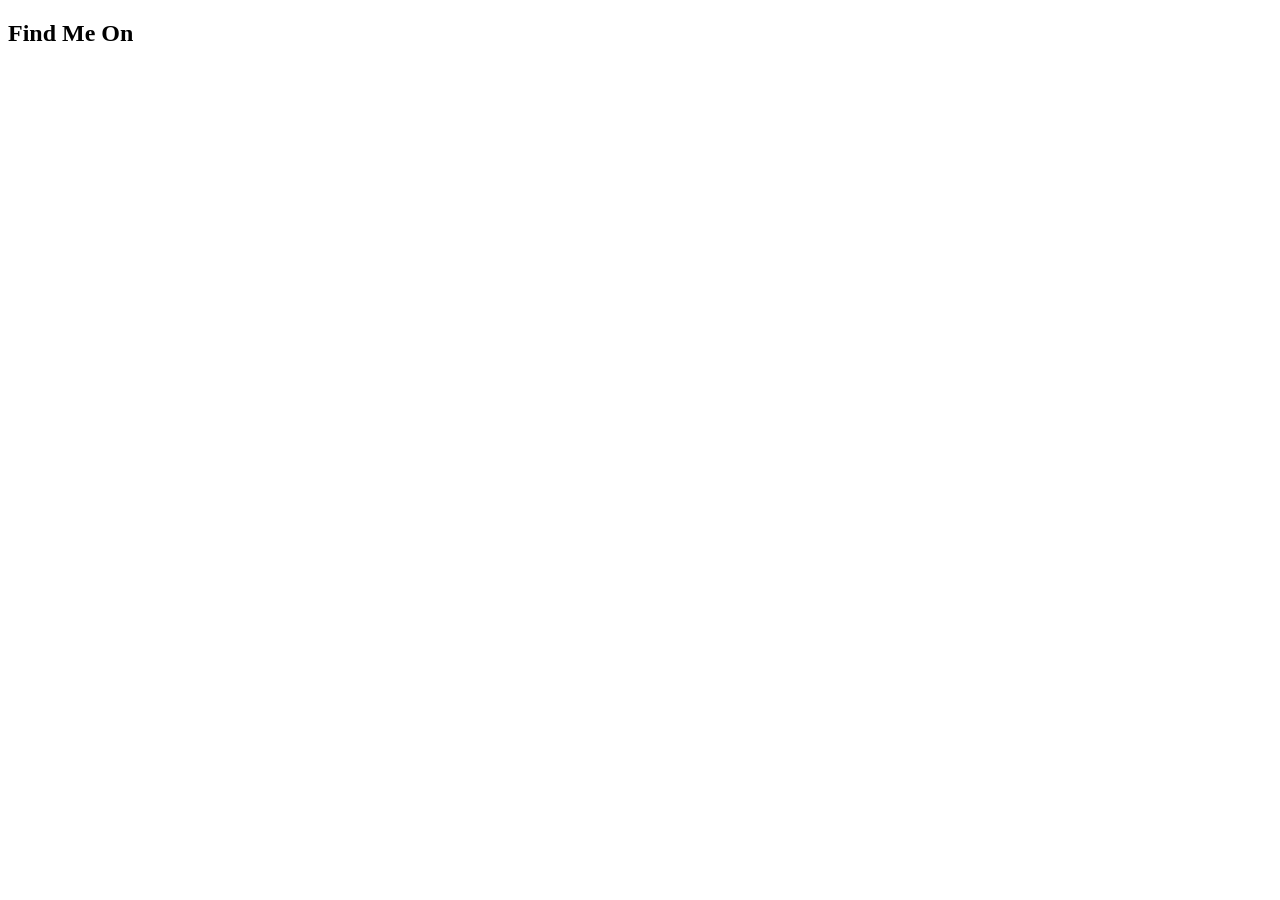
==== index.html @ 810d8529 "name" ====
<!DOCTYPE html>
<html lang="en">

<head>
    <meta charset="UTF-8">
    <meta name="viewport" content="width=device-width, initial-scale=1.0">
    <title>hobby.com</title>
    <link rel="stylesheet" href="./style/style-hobby.css">
</head>

<body>
    <!-- photography -->
    <section class="photography">
        <div>
            <div>
                <h1 class="section-header">Find Me On</h1>
            </div>
            <div class="photo-container">
                <div>
                    <img src="./Assets/Photography/pg1.jpg" alt="">
                    <img src="./Assets/Photography/pg2.jpg" alt="">
                    <img src="./Assets/Photography/pg3.heic" alt="">
                </div>
                <div>
                    <img src="./Assets/Photography/pg4.jpg" alt="">
                    <img src="./Assets/Photography/pg5.jpg" alt="">
                    <img src="./Assets/Photography/pg6.jpg" alt="">
                </div>
                <div>
                    <img src="./Assets/Photography/pg7.jpg" alt="">
                    <img src="./Assets/Photography/pg8.heic" alt="">
                    <img src="./Assets/Photography/pg9.heic" alt="">
                </div>
            </div>
        </div>
    </section>
</body>

</html>
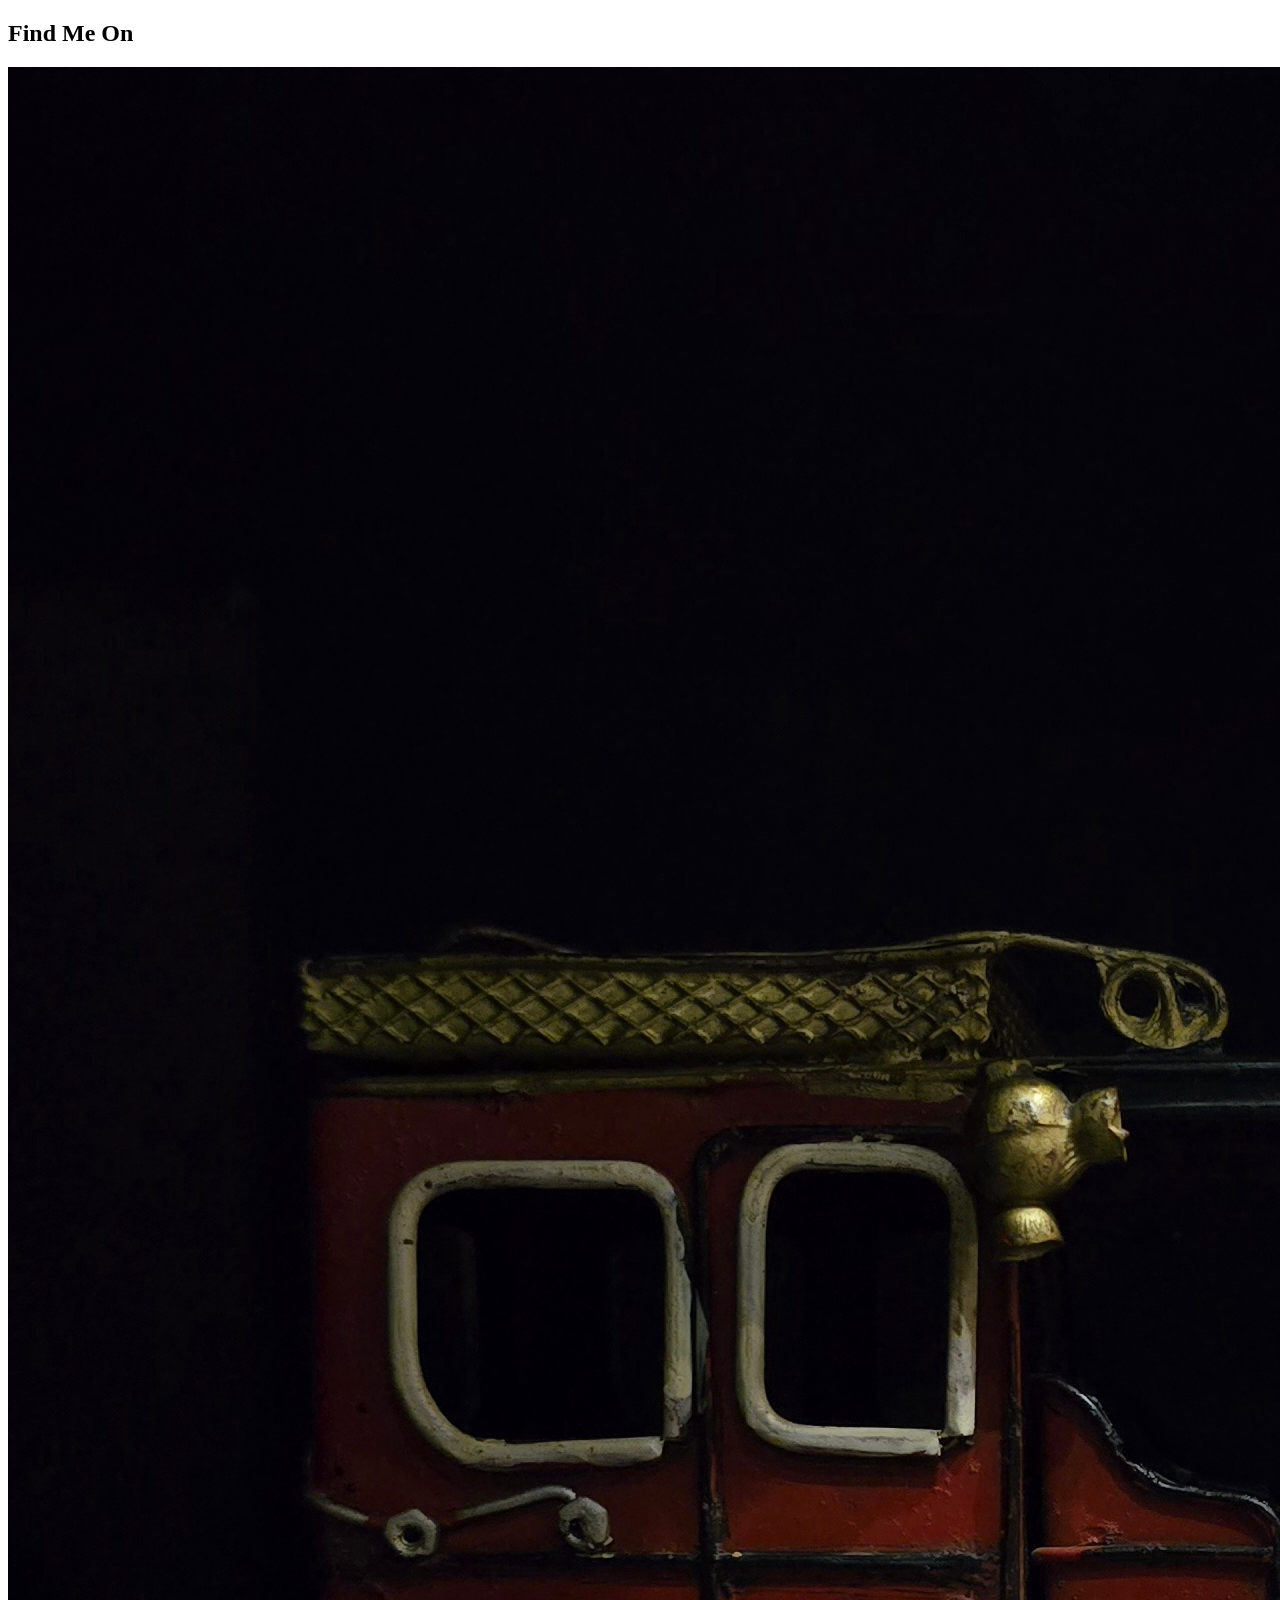
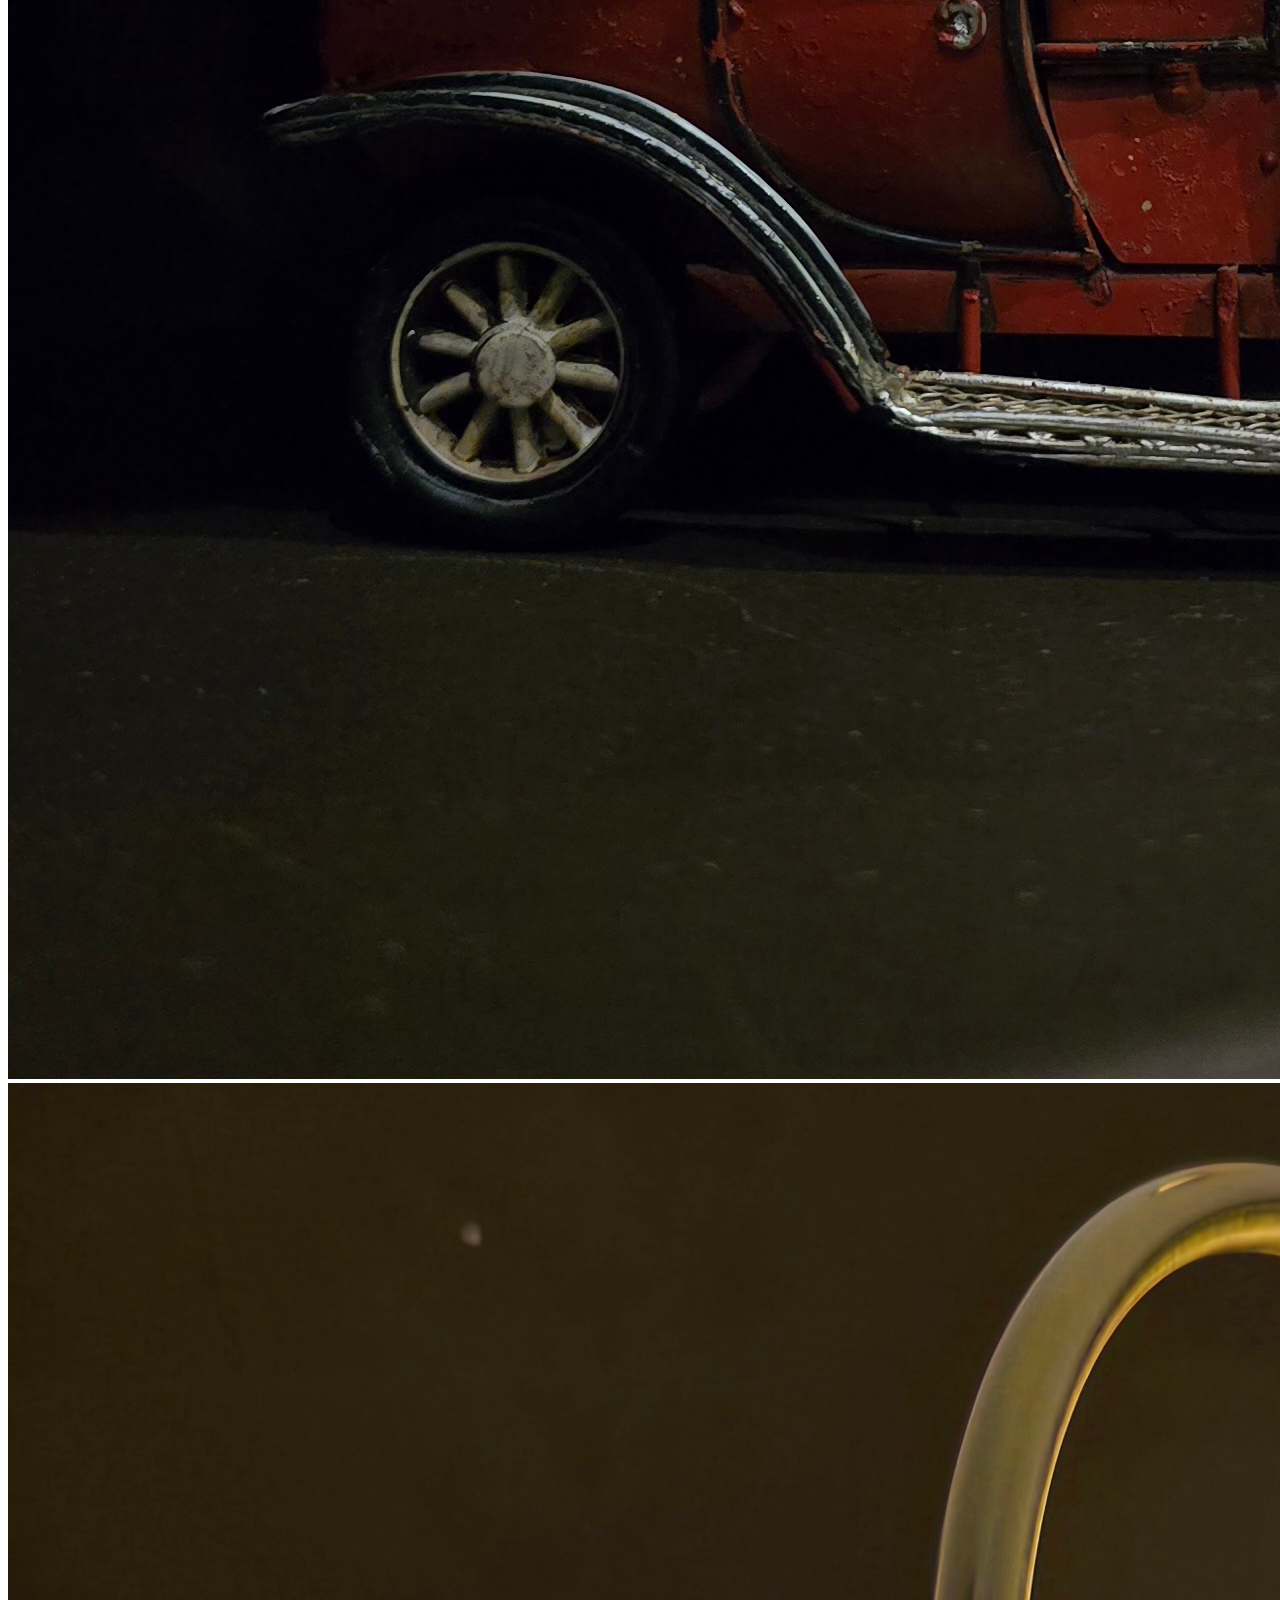
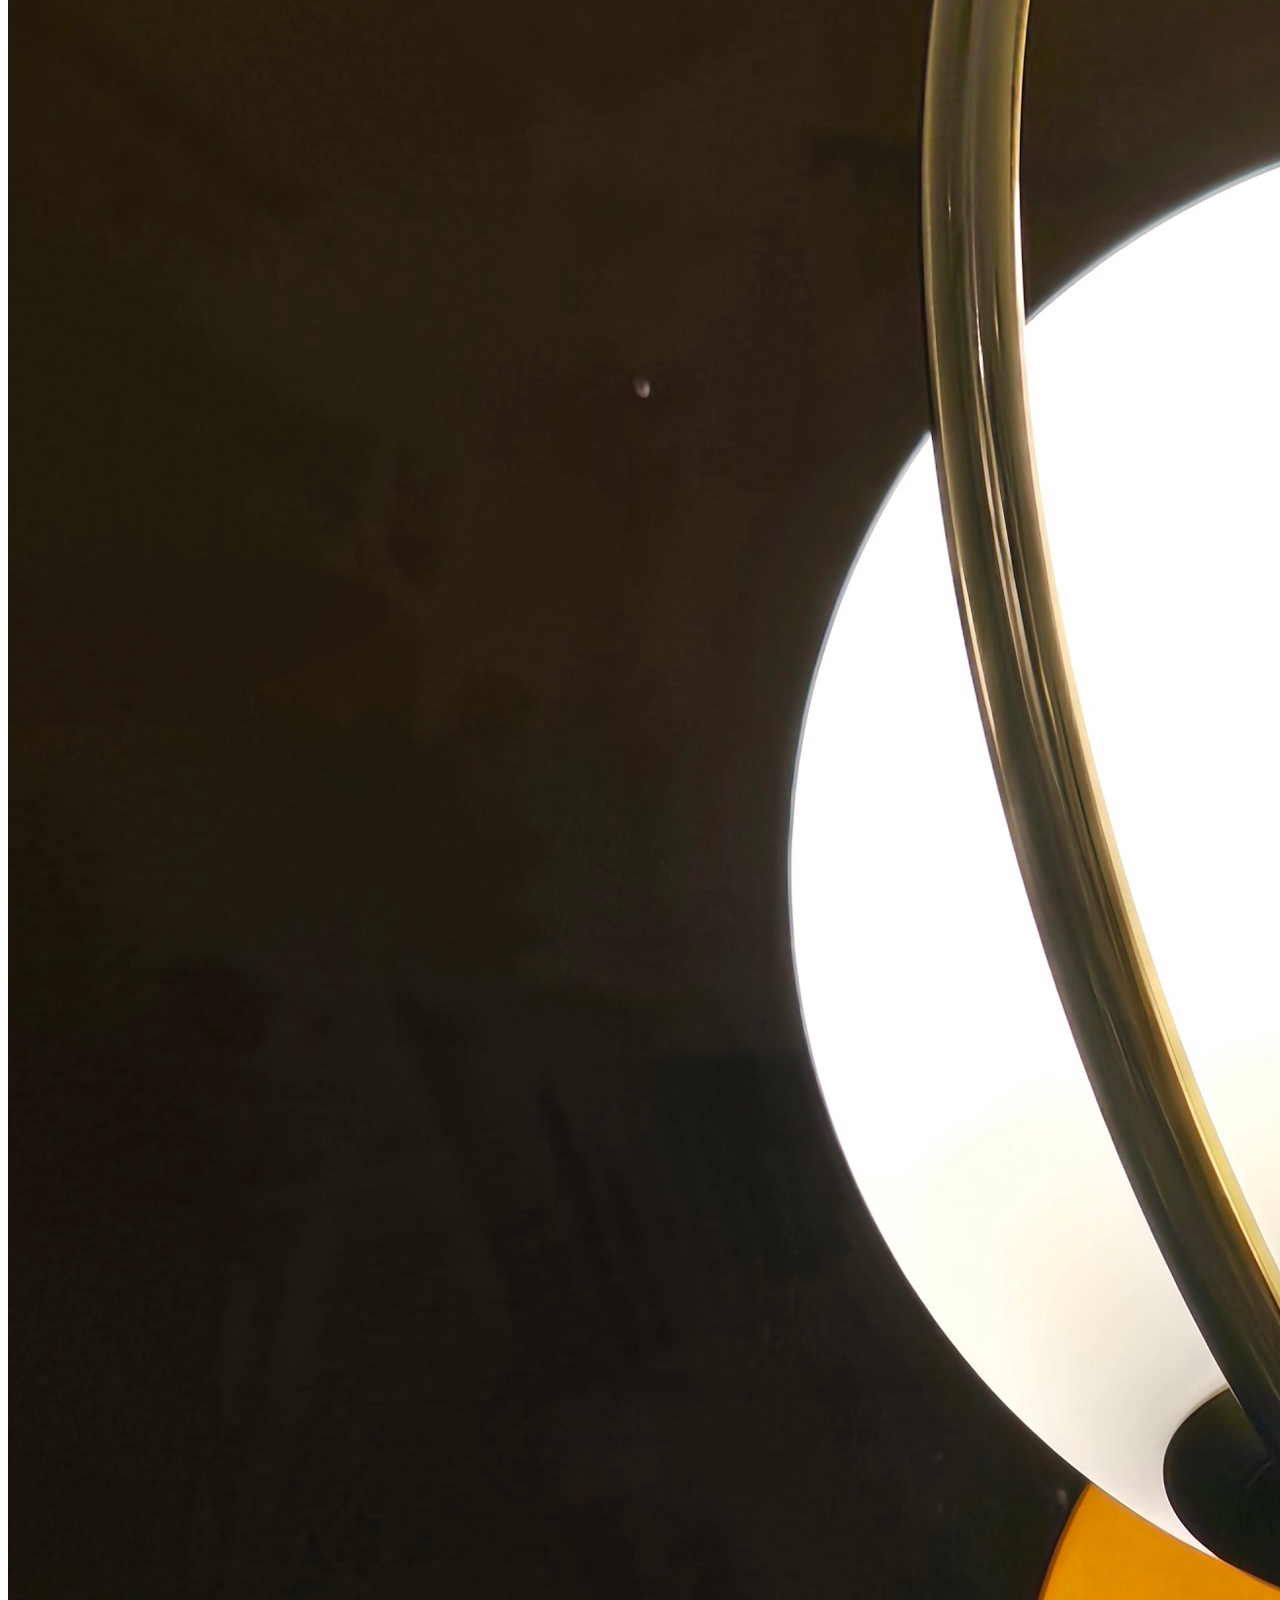
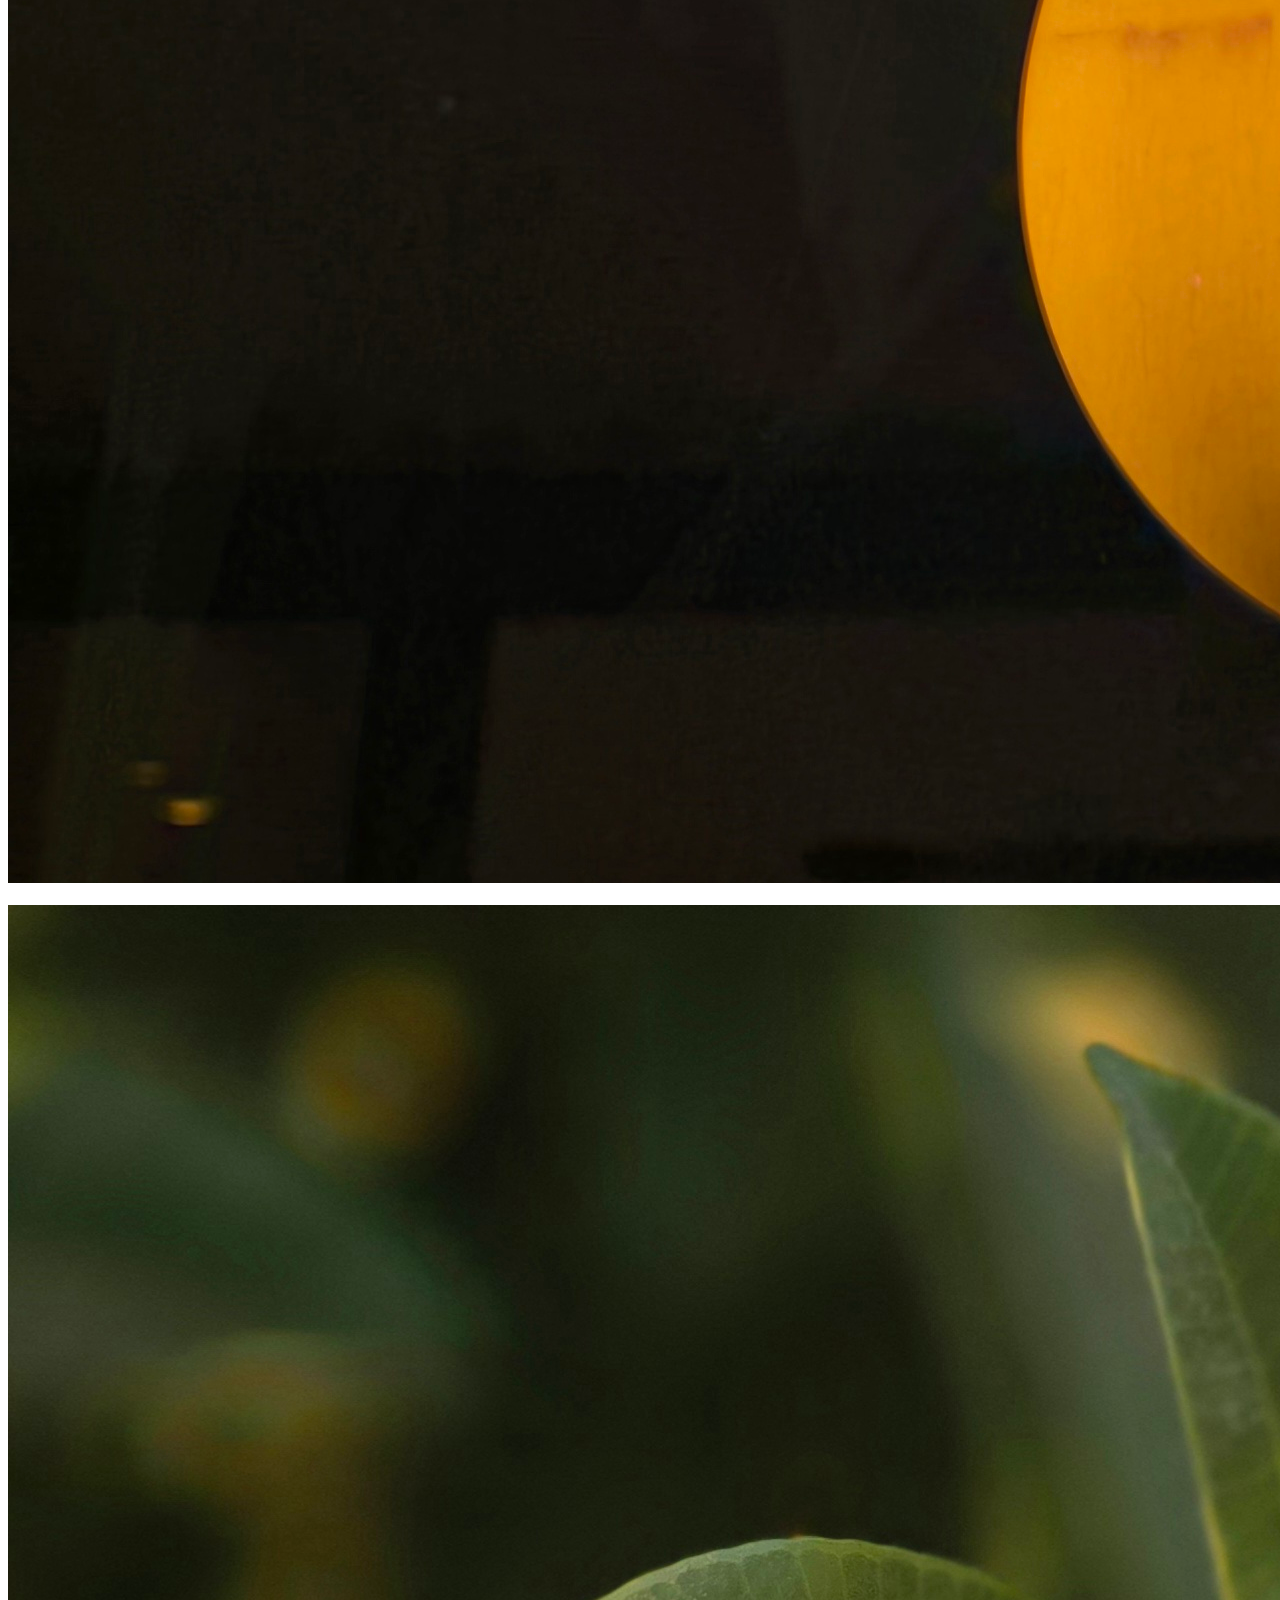
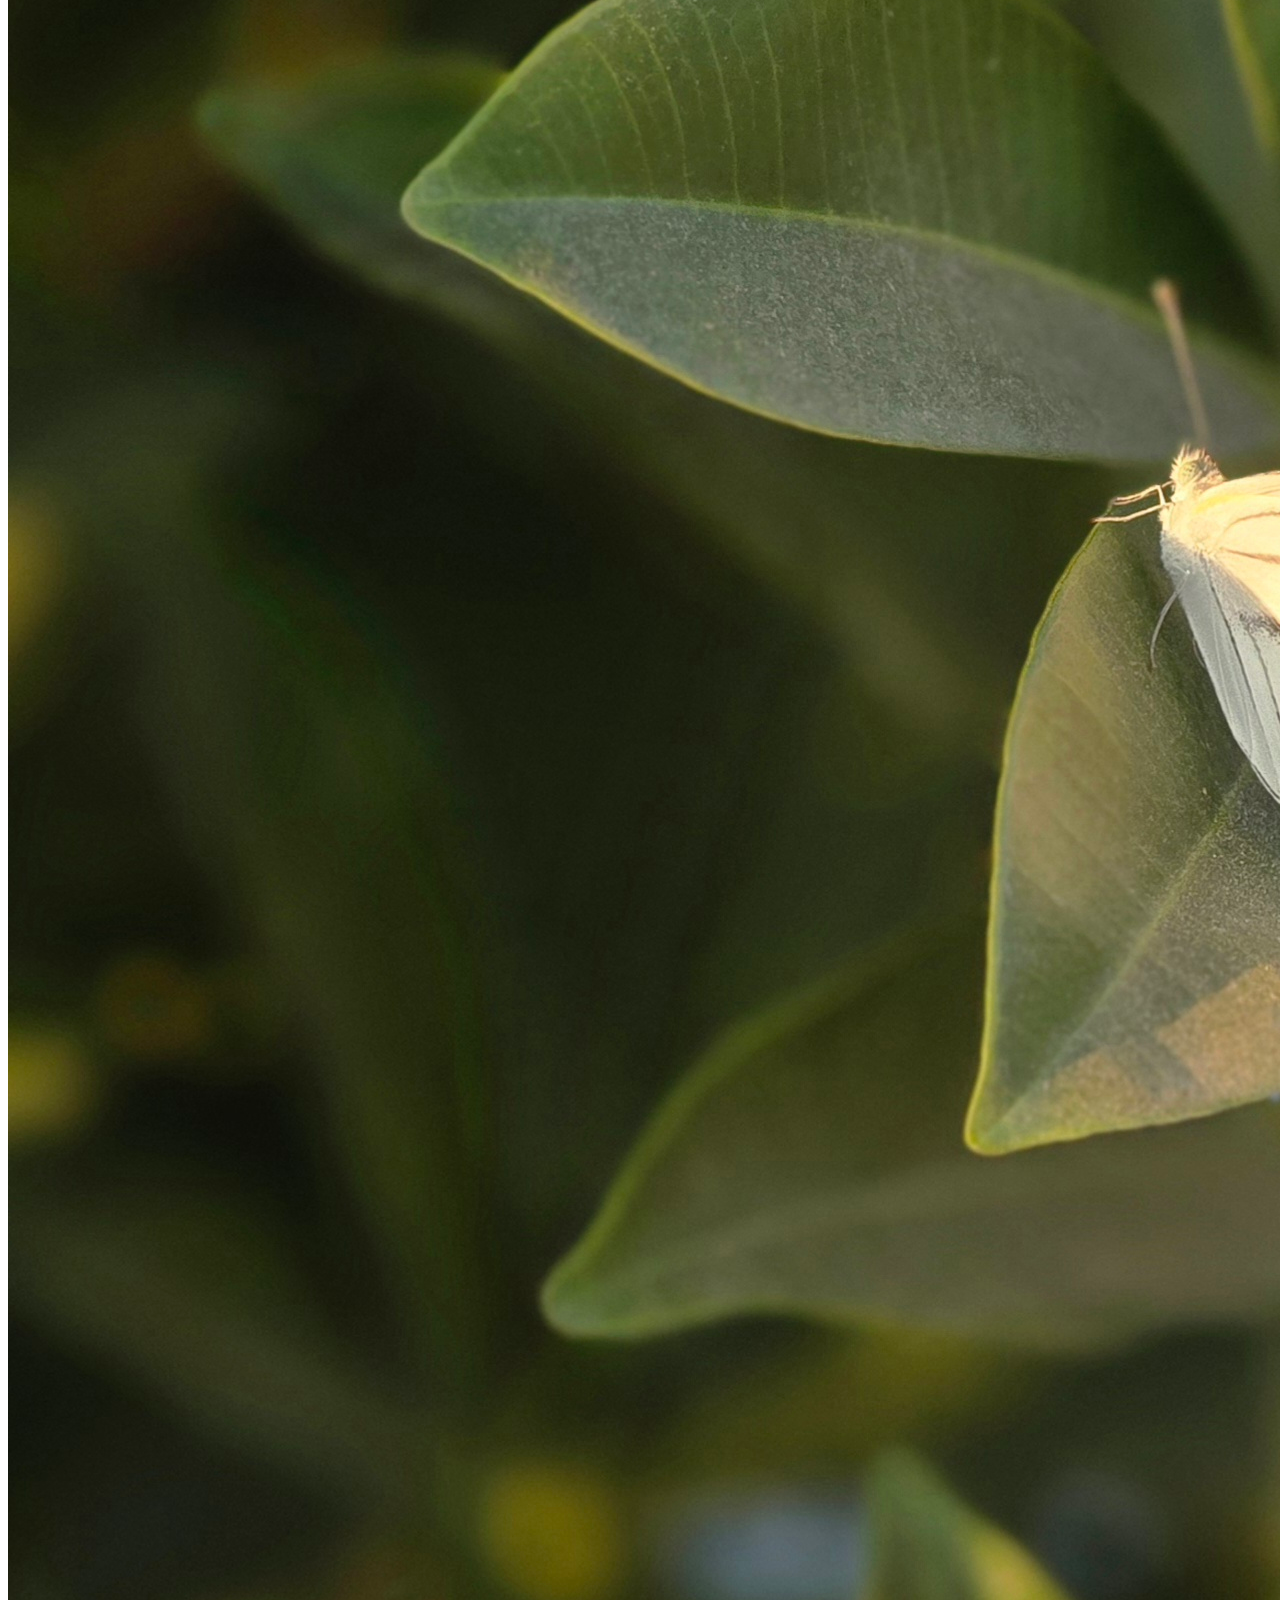
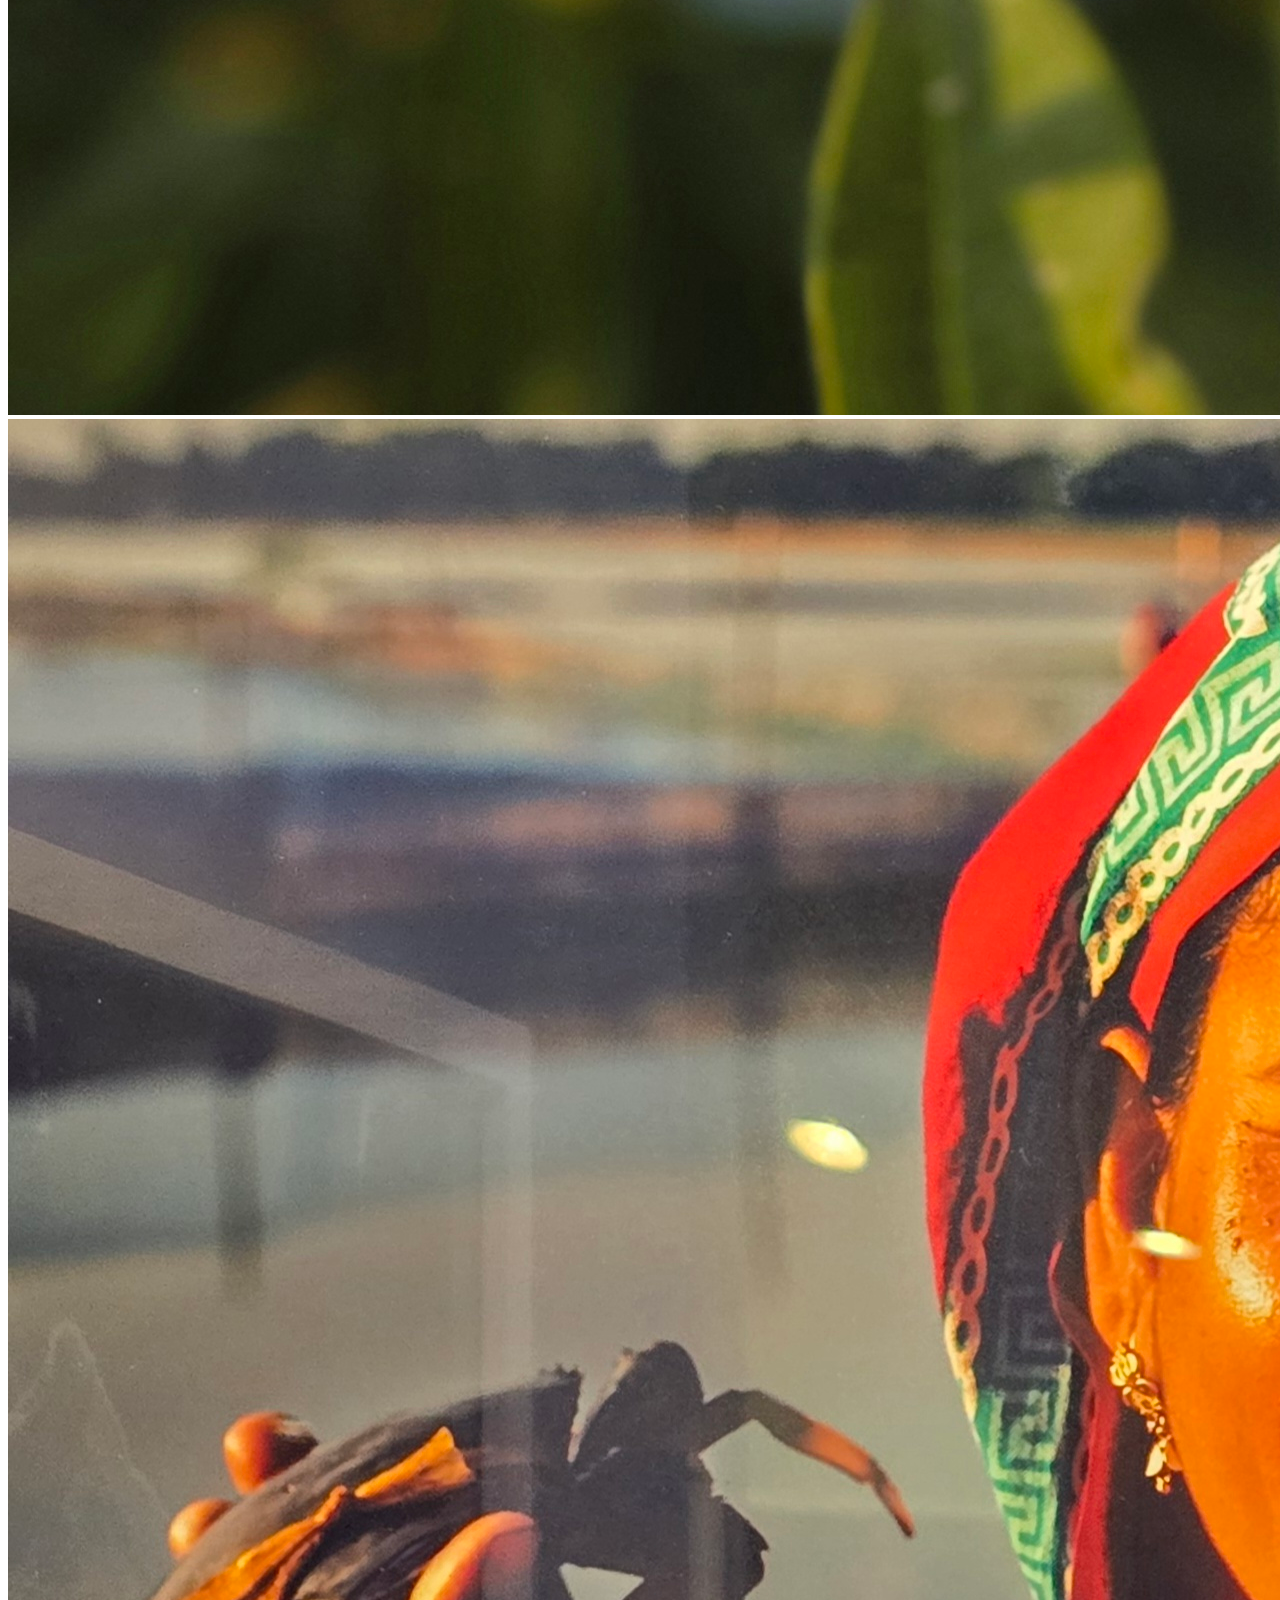
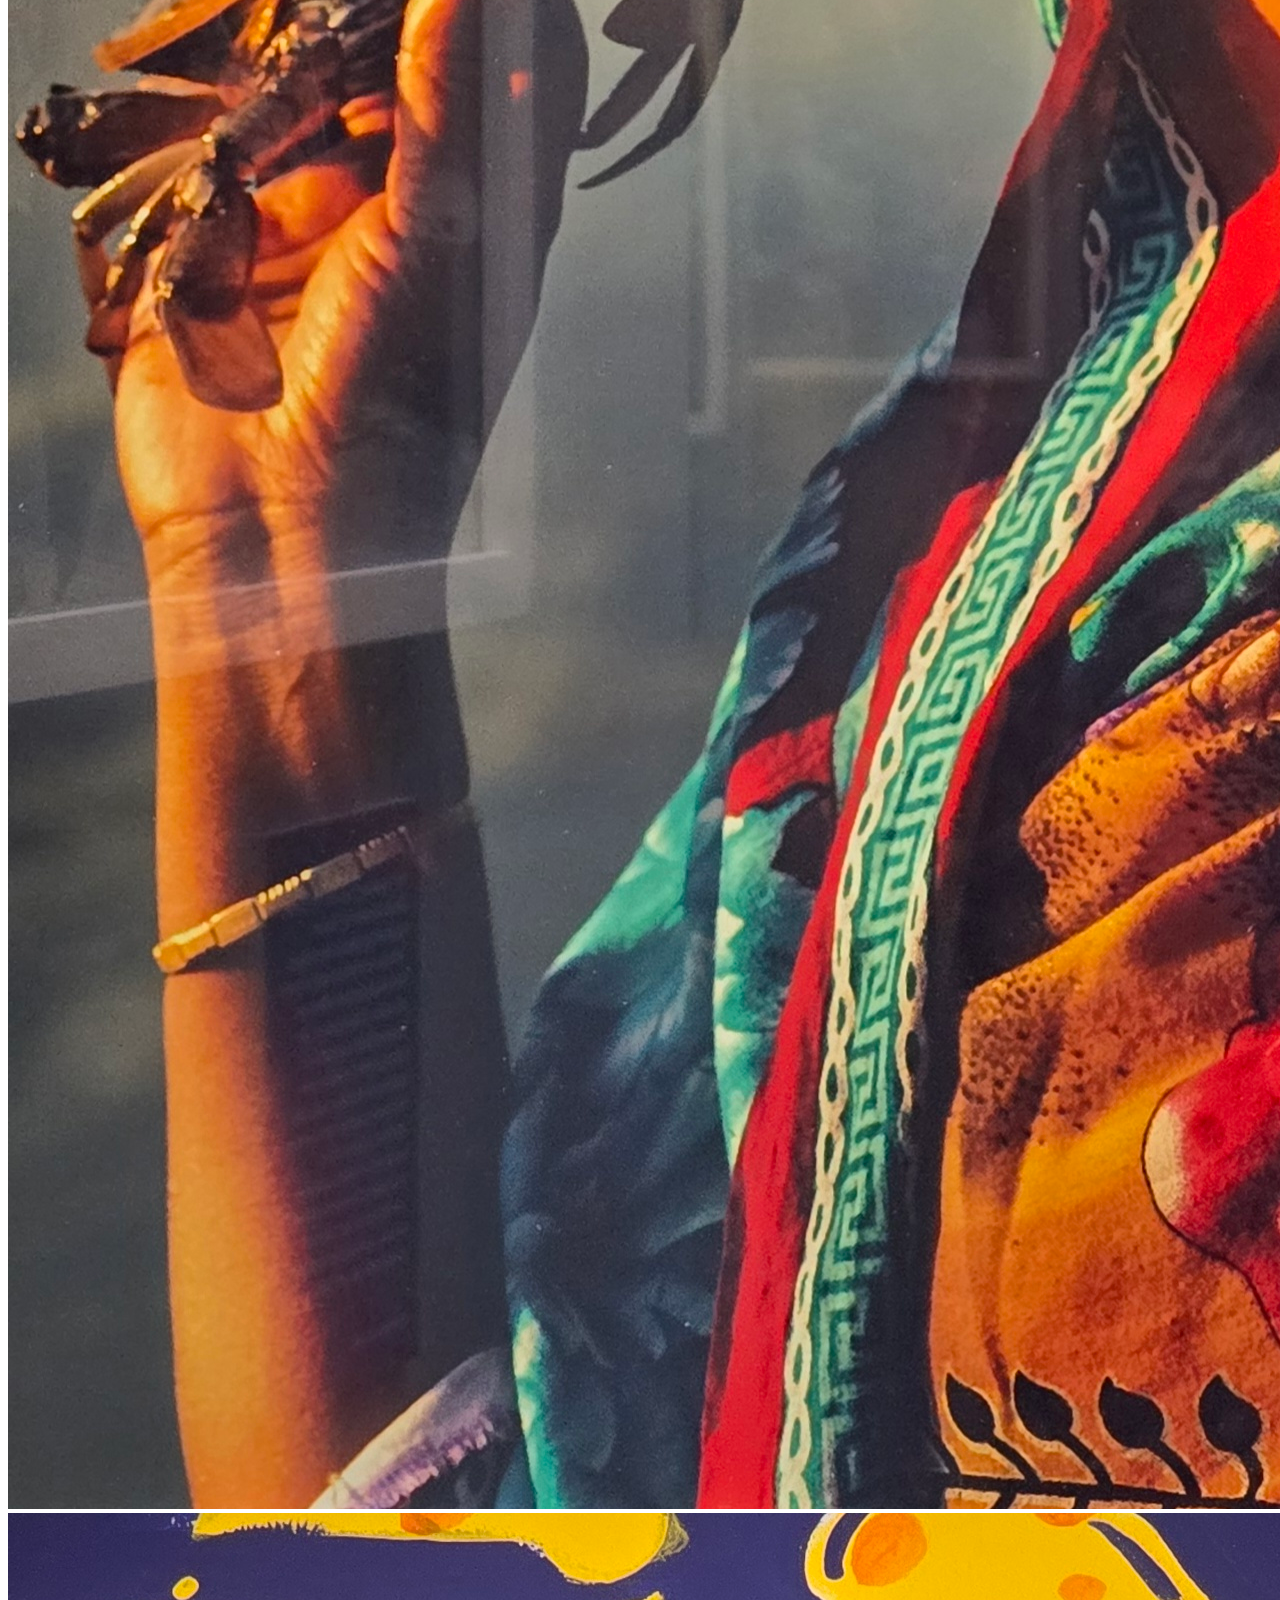
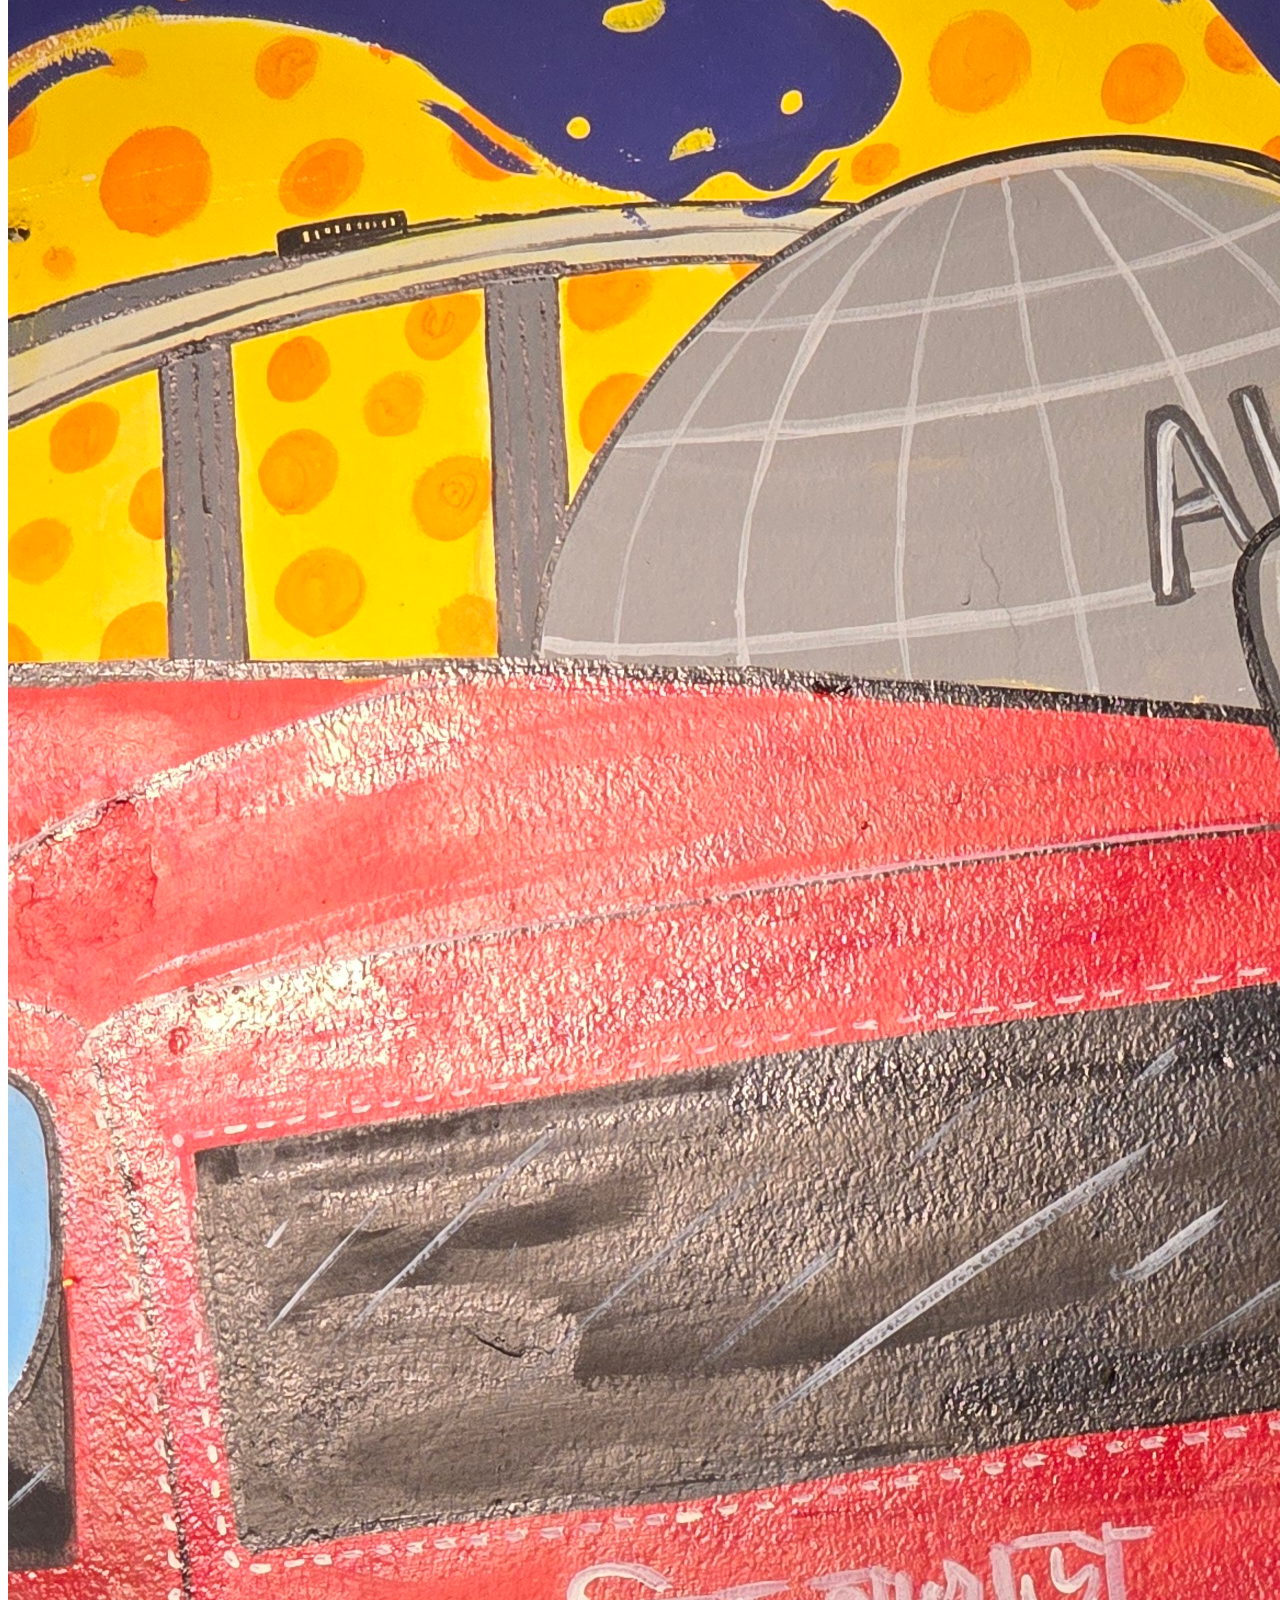
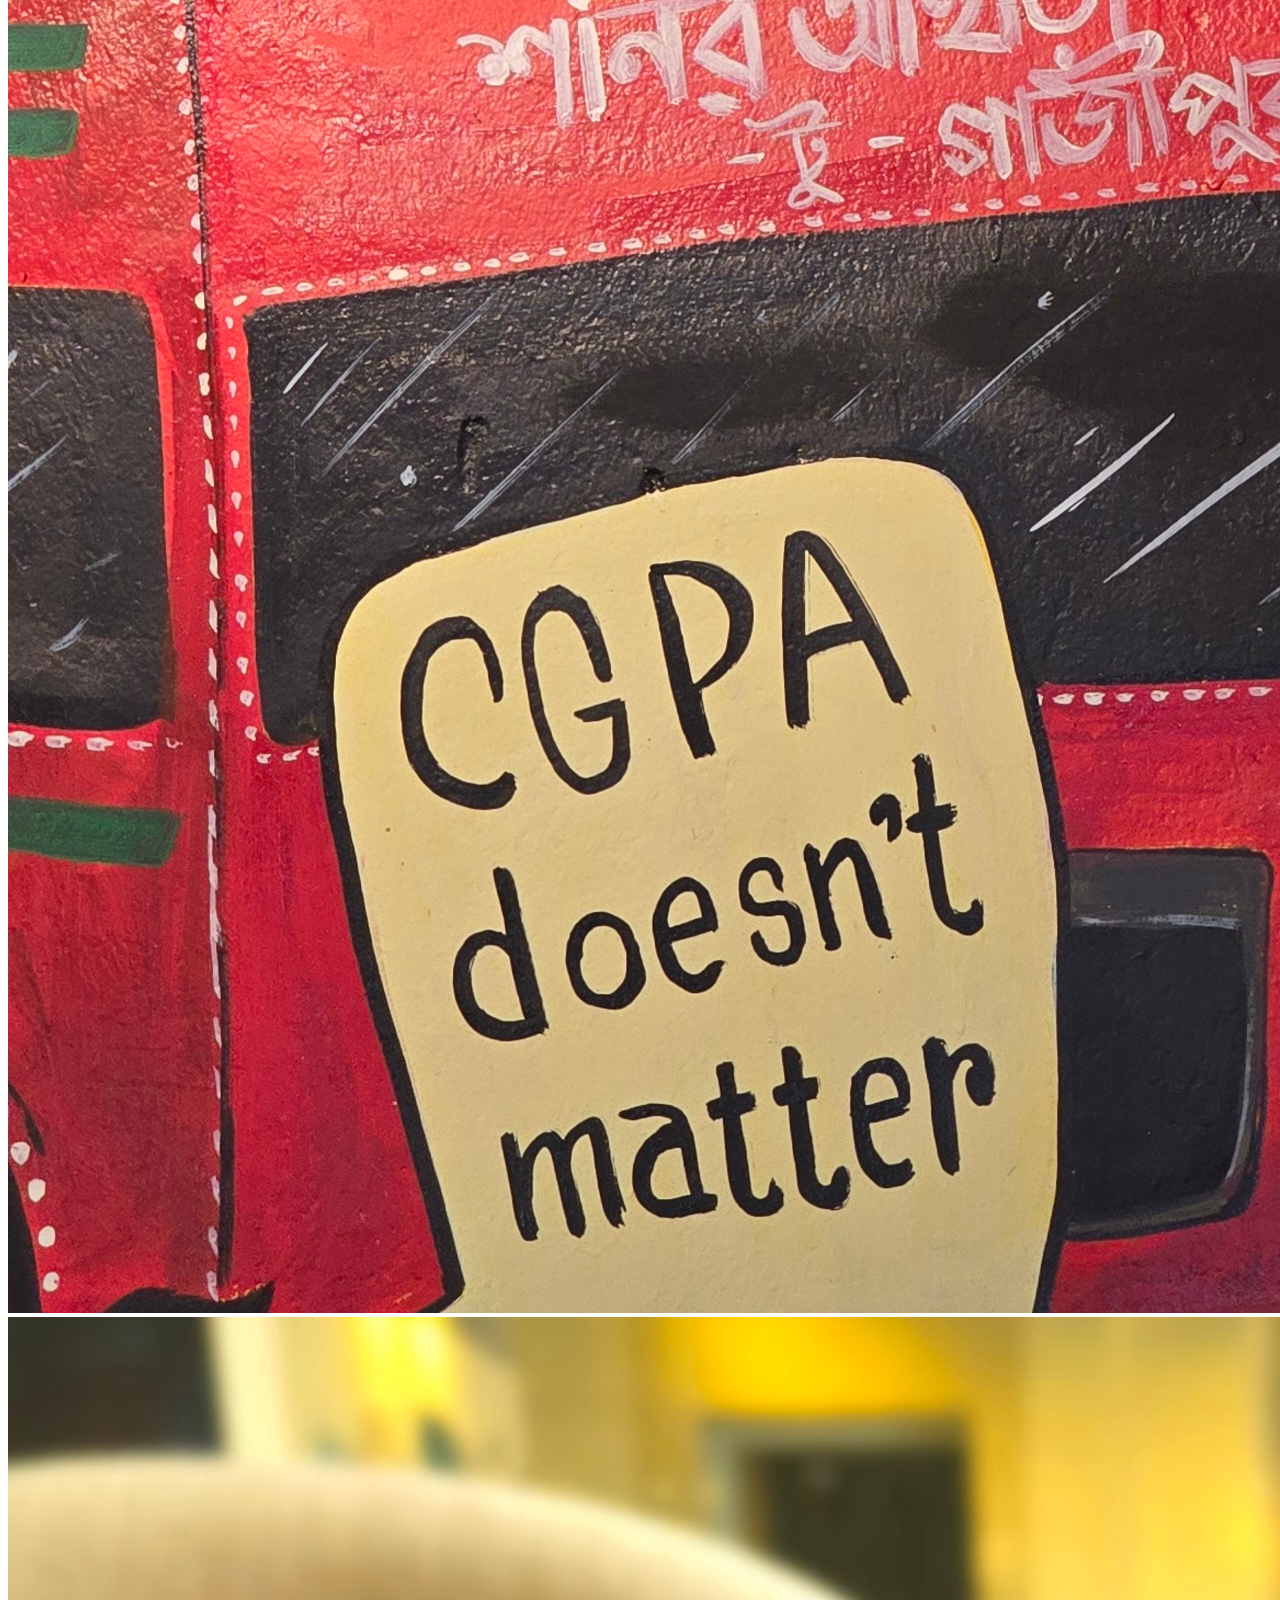
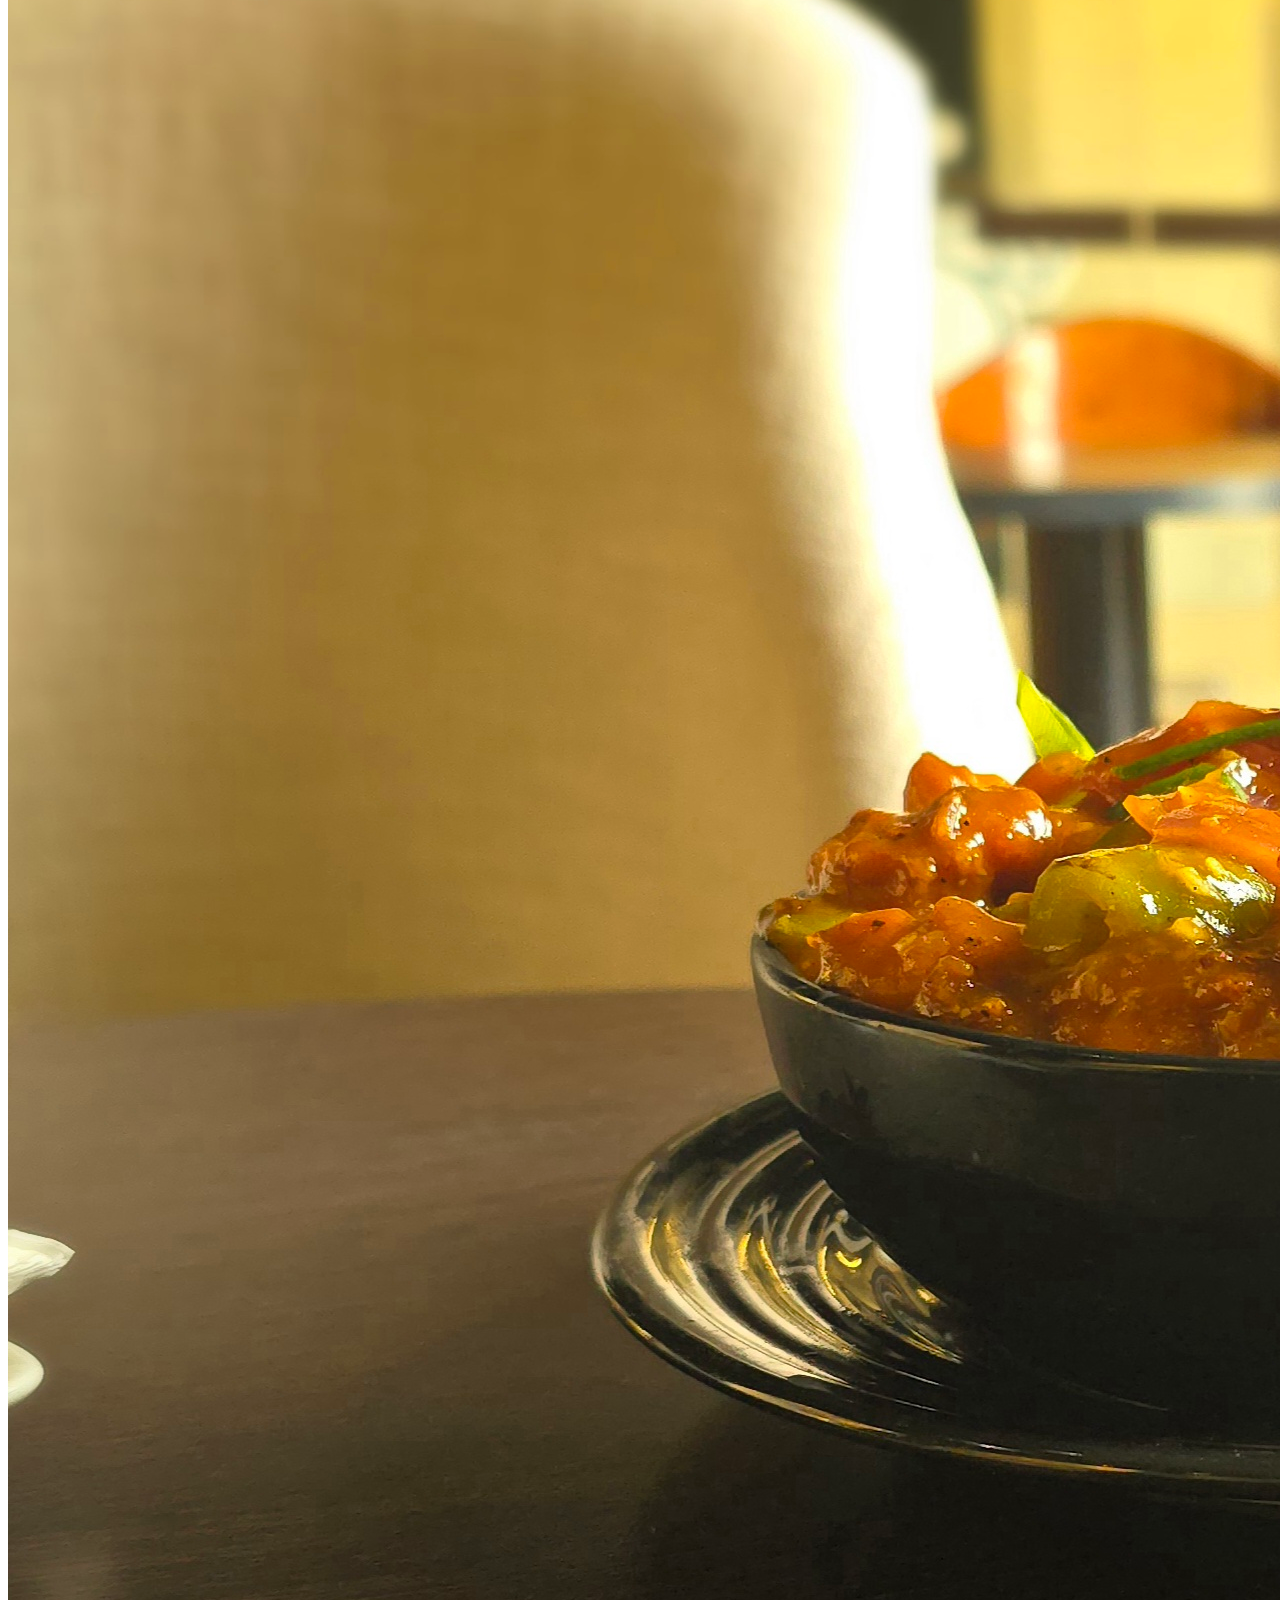
==== commit a23f38fa: "photo" ====
--- a/index.html
+++ b/index.html
@@ -17,19 +17,19 @@
             </div>
             <div class="photo-container">
                 <div>
-                    <img src="./Assets/Photography/pg1.jpg" alt="">
-                    <img src="./Assets/Photography/pg2.jpg" alt="">
-                    <img src="./Assets/Photography/pg3.heic" alt="">
+                    <img src="./Photography/pg1.jpg" alt="">
+                    <img src="./Photography/pg2.jpg" alt="">
+                    <img src="./Photography/pg3.heic" alt="">
                 </div>
                 <div>
-                    <img src="./Assets/Photography/pg4.jpg" alt="">
-                    <img src="./Assets/Photography/pg5.jpg" alt="">
-                    <img src="./Assets/Photography/pg6.jpg" alt="">
+                    <img src="./Photography/pg4.jpg" alt="">
+                    <img src="./Photography/pg5.jpg" alt="">
+                    <img src="./Photography/pg6.jpg" alt="">
                 </div>
                 <div>
-                    <img src="./Assets/Photography/pg7.jpg" alt="">
-                    <img src="./Assets/Photography/pg8.heic" alt="">
-                    <img src="./Assets/Photography/pg9.heic" alt="">
+                    <img src="./Photography/pg7.jpg" alt="">
+                    <img src="./Photography/pg8.heic" alt="">
+                    <img src="./Photography/pg9.heic" alt="">
                 </div>
             </div>
         </div>
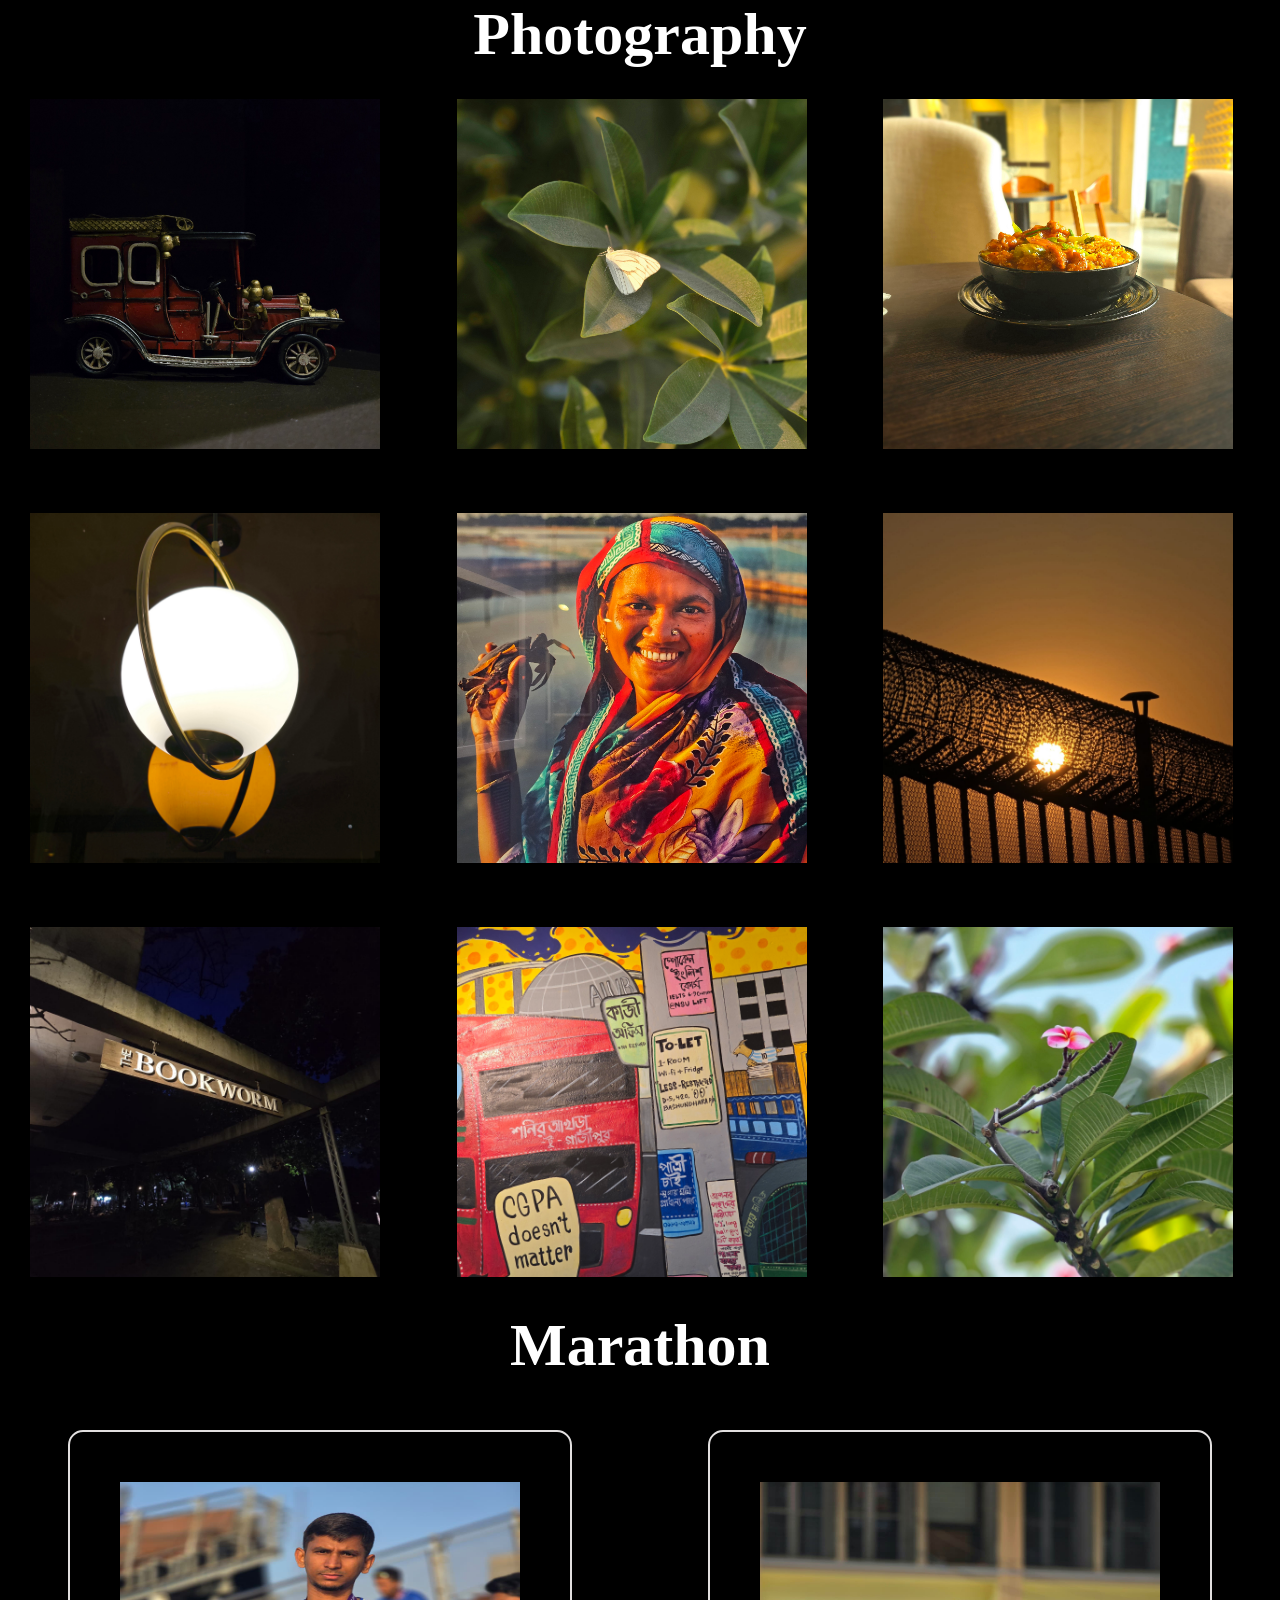
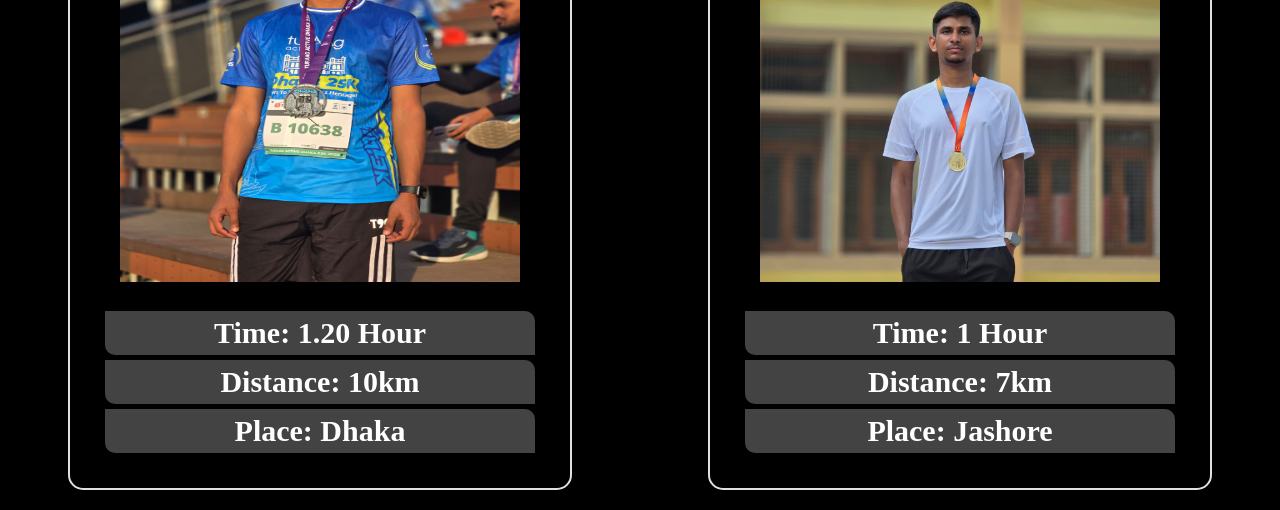
==== commit b72a4977: "marathon" ====
--- a/index.html
+++ b/index.html
@@ -5,7 +5,7 @@
     <meta charset="UTF-8">
     <meta name="viewport" content="width=device-width, initial-scale=1.0">
     <title>hobby.com</title>
-    <link rel="stylesheet" href="./style/style-hobby.css">
+    <link rel="stylesheet" href="./style.css">
 </head>
 
 <body>
@@ -13,13 +13,13 @@
     <section class="photography">
         <div>
             <div>
-                <h1 class="section-header">Find Me On</h1>
+                <h1 class="section-header">Photography</h1>
             </div>
             <div class="photo-container">
                 <div>
                     <img src="./Photography/pg1.jpg" alt="">
                     <img src="./Photography/pg2.jpg" alt="">
-                    <img src="./Photography/pg3.heic" alt="">
+                    <img src="./Photography/pg3.jpg" alt="">
                 </div>
                 <div>
                     <img src="./Photography/pg4.jpg" alt="">
@@ -28,9 +28,29 @@
                 </div>
                 <div>
                     <img src="./Photography/pg7.jpg" alt="">
-                    <img src="./Photography/pg8.heic" alt="">
-                    <img src="./Photography/pg9.heic" alt="">
+                    <img src="./Photography/pg8.jpg" alt="">
+                    <img src="./Photography/pg9.jpg" alt="">
                 </div>
+            </div>
+        </div>
+    </section>
+    <!-- marathon -->
+    <section class="marathon">
+        <div>
+            <h1 class="section-header">Marathon</h1>
+        </div>
+        <div class="marathon-card-container">
+            <div class="marathon-card">
+                <img src="./Marathon/DM10k.jpg" alt="">
+                    <h2>Time: 1.20 Hour</h2>
+                    <h2>Distance: 10km</h2>
+                    <h2>Place: Dhaka</h2>
+            </div>
+            <div class="marathon-card">
+                <img src="./Marathon/JM7M.jpg" alt="">
+                    <h2>Time: 1 Hour</h2>
+                    <h2>Distance: 7km</h2>
+                    <h2>Place: Jashore</h2>
             </div>
         </div>
     </section>
--- a/style.css
+++ b/style.css
@@ -0,0 +1,78 @@
+*{
+    margin: 0px;
+    padding: 0px;
+    max-width: 1280px;
+    margin: auto;
+    scroll-behavior: smooth;
+}
+
+.section-header{
+    color: white;
+    font-size: 60px;
+    font-weight: bold;
+    text-align: center;
+}
+
+.section-header:hover{
+    color: darkblue;
+}
+
+/* photography */
+.photography{
+     background-color: black;
+    color: white;
+    display: flex;
+    flex-direction: column;
+    justify-content: space-between;
+    justify-items: center;
+    align-items: center;
+}
+
+.photo-container img{
+    height: 350px;
+    width: 350px;
+    border-radius: 10px;
+    padding: 20px;
+    margin: 10px;
+}
+.photo-container{
+    display:flex;
+    justify-content: space-around;
+}
+
+/* marathon */
+.marathon{
+    background-color: black;
+    color: white;
+}
+.marathon-card-container{
+    display: flex;
+    justify-content: space-around;
+}
+.marathon-card{
+    max-width: 50%;
+    border: 2px solid rgb(226, 223, 223);
+    padding: 30px;
+    margin: 20px;
+    margin-top: 50px;
+    border-radius: 15px;
+}
+
+.marathon-card img{
+    width: 400px;
+    height: 400px;
+    border-radius: 10px;
+    padding: 20px;
+    
+}
+
+.marathon-card h2{
+    font-size: 30px;
+    font-weight: bold;
+    text-align: center;
+    background-color: rgb(67, 67, 67);
+    border-radius: 0px 10px;
+    padding: 5px;
+    margin: 5px;
+}
+
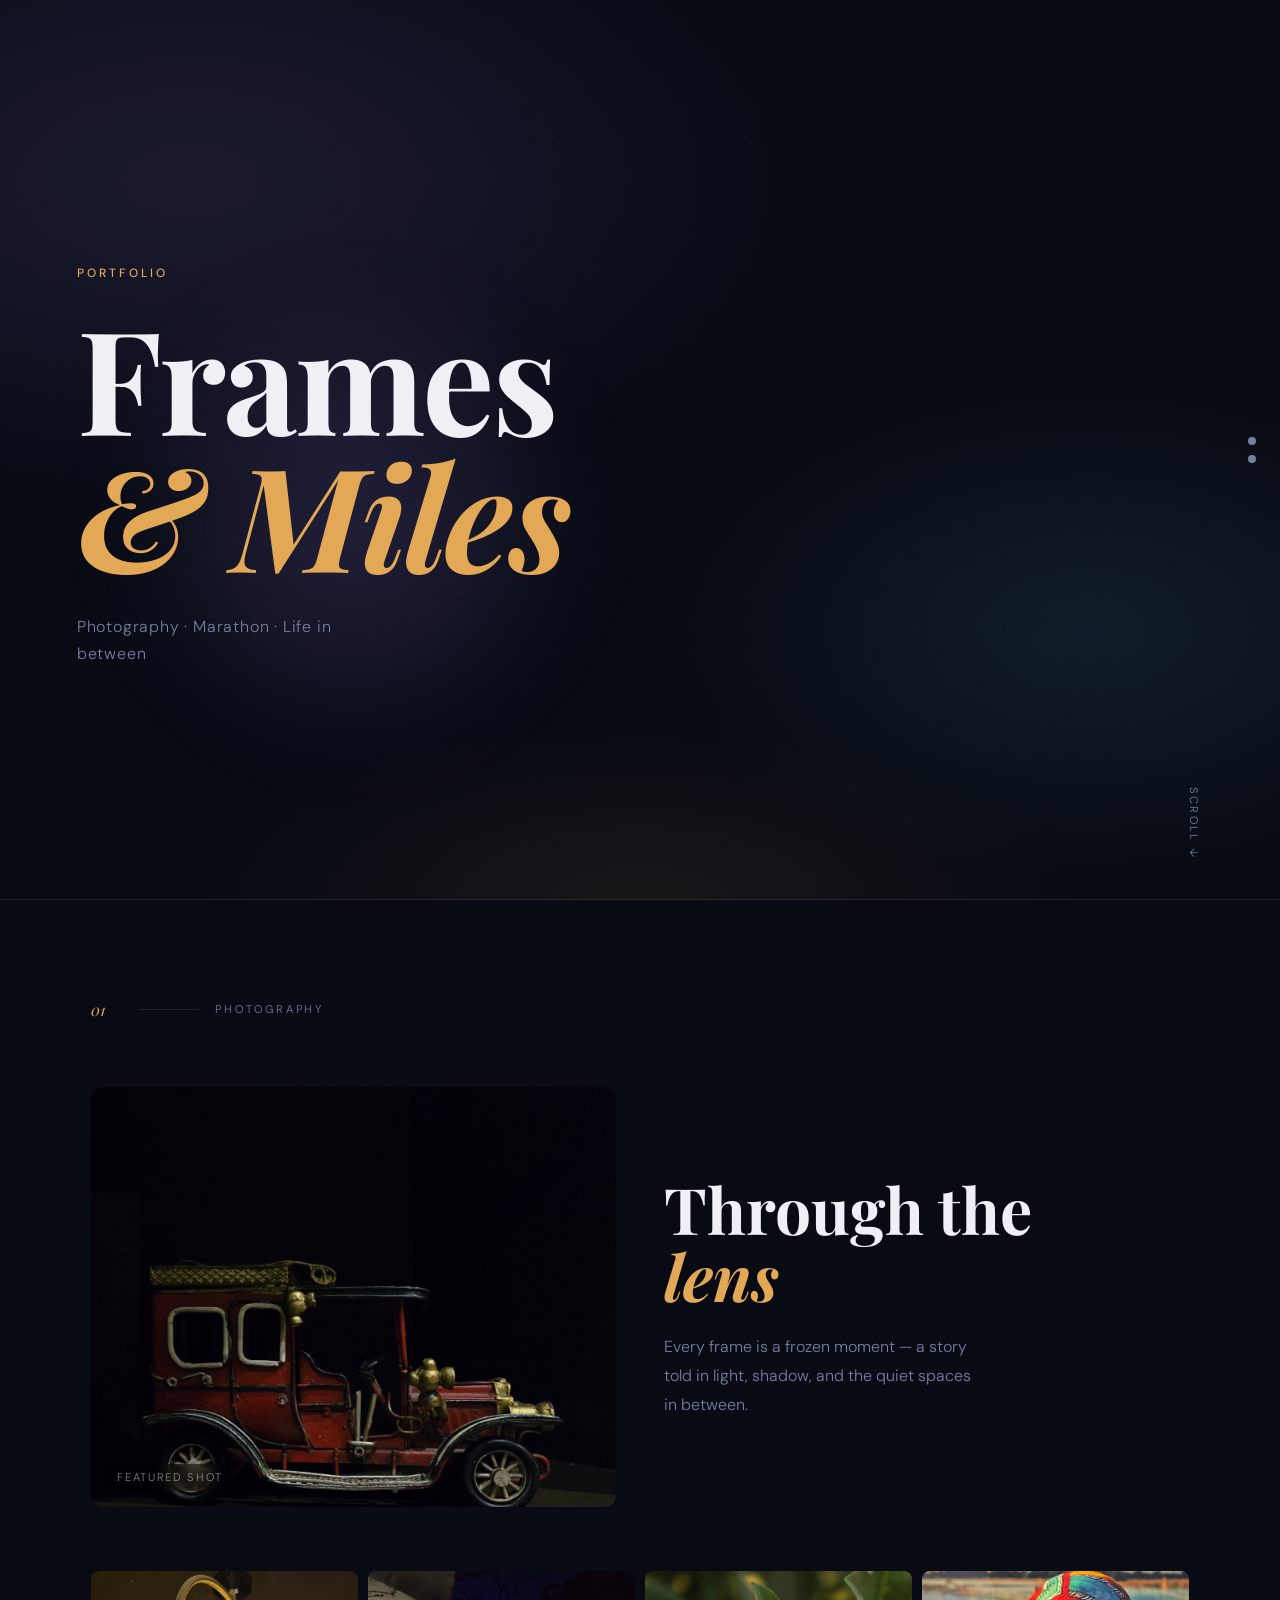
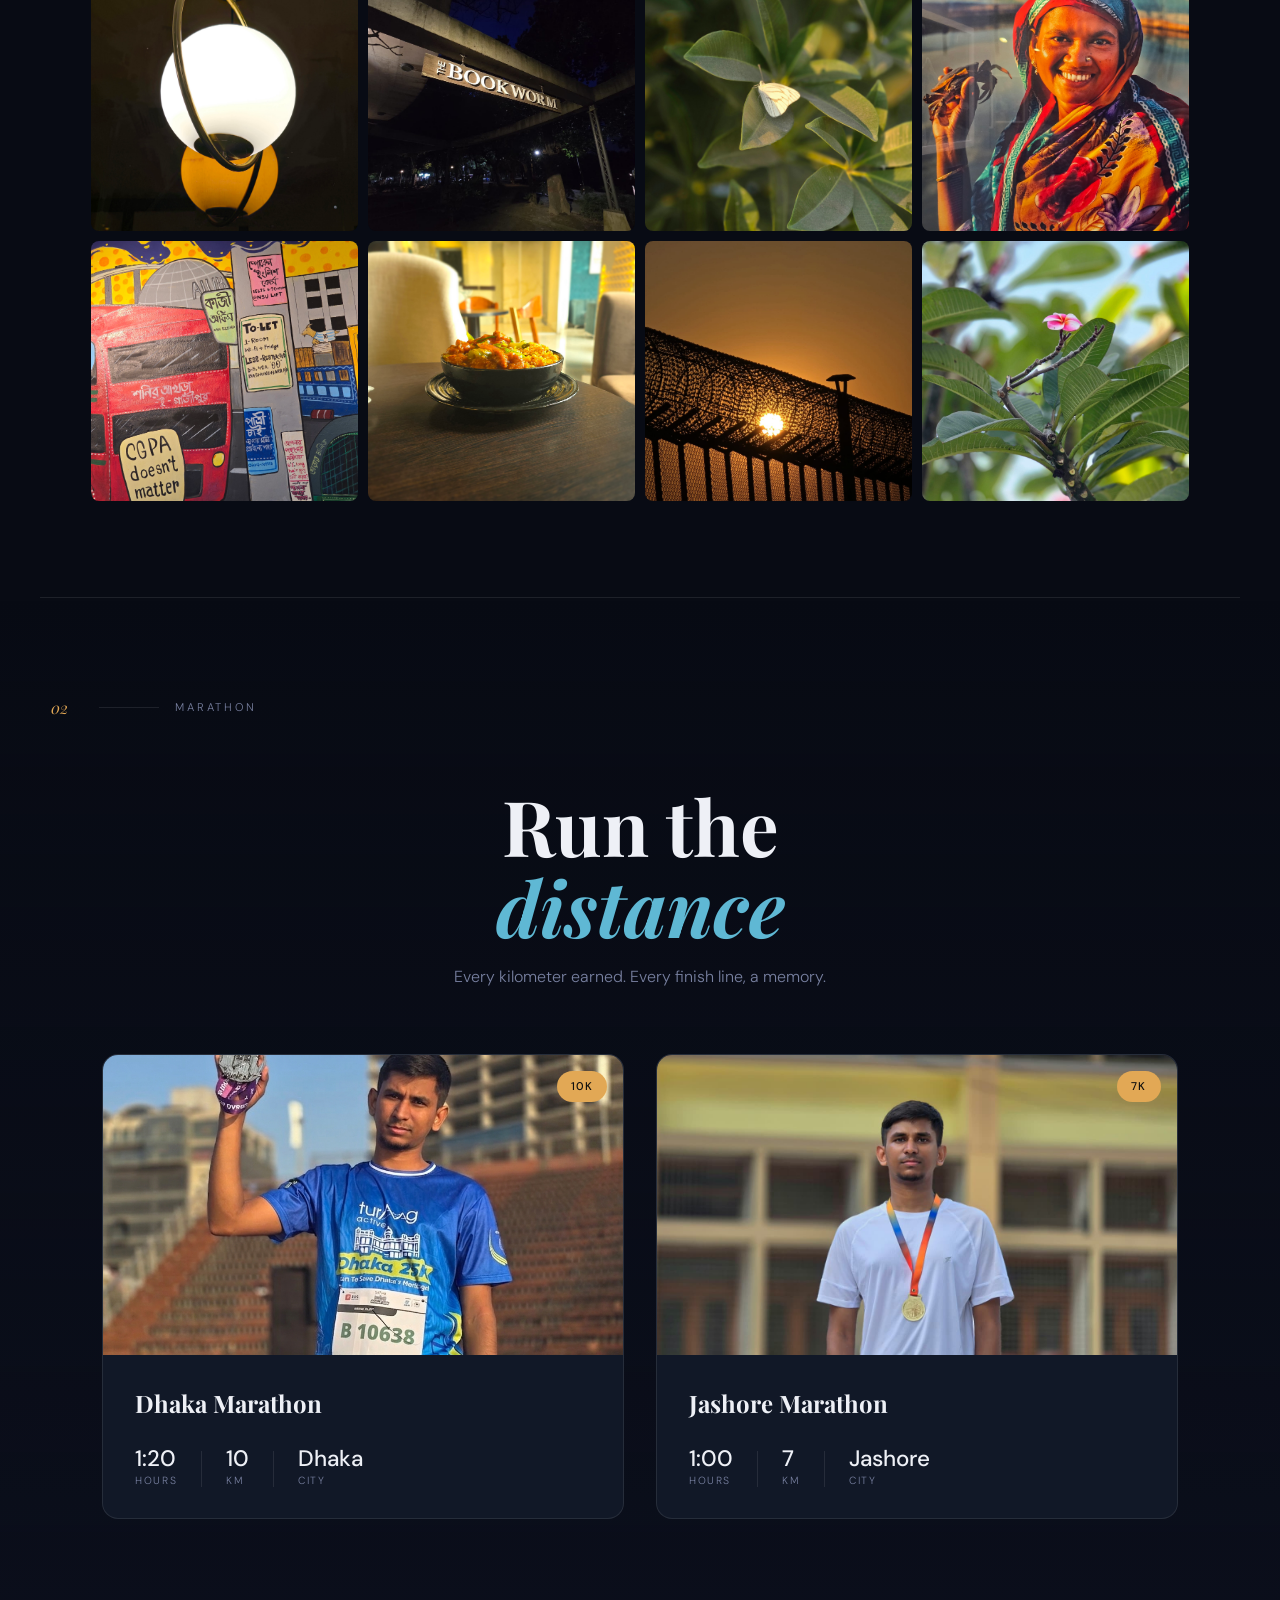
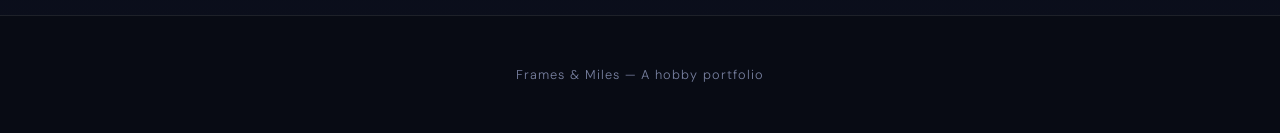
==== commit 4bf4d792: "Your commit message here" ====
--- a/index.html
+++ b/index.html
@@ -1,59 +1,170 @@
 <!DOCTYPE html>
 <html lang="en">
-
 <head>
     <meta charset="UTF-8">
     <meta name="viewport" content="width=device-width, initial-scale=1.0">
-    <title>hobby.com</title>
-    <link rel="stylesheet" href="./style.css">
+    <title>Frames & Miles — Hobby Portfolio</title>
+    <link rel="preconnect" href="https://fonts.googleapis.com">
+    <link rel="preconnect" href="https://fonts.gstatic.com" crossorigin>
+    <link href="https://fonts.googleapis.com/css2?family=Playfair+Display:ital,wght@0,400;0,700;1,400&family=DM+Sans:wght@300;400;500&display=swap" rel="stylesheet">
+    <link rel="stylesheet" href="style.css">
 </head>
+<body>
 
-<body>
-    <!-- photography -->
-    <section class="photography">
-        <div>
-            <div>
-                <h1 class="section-header">Photography</h1>
+    <!-- HERO -->
+    <header class="hero">
+        <div class="hero-inner">
+            <p class="hero-eyebrow">Portfolio</p>
+            <h1 class="hero-title">Frames<br><em>&amp; Miles</em></h1>
+            <p class="hero-sub">Photography · Marathon · Life in between</p>
+        </div>
+        <div class="hero-scroll-hint">scroll ↓</div>
+    </header>
+
+    <!-- NAV DOTS -->
+    <nav class="section-nav">
+        <a href="#photography" class="nav-dot" title="Photography"><span></span></a>
+        <a href="#marathon" class="nav-dot" title="Marathon"><span></span></a>
+    </nav>
+
+    <!-- ===== PHOTOGRAPHY ===== -->
+    <section id="photography" class="section photography-section">
+
+        <div class="section-label">
+            <span class="label-number">01</span>
+            <span class="label-line"></span>
+            <span class="label-text">Photography</span>
+        </div>
+
+        <!-- FEATURED SHOT -->
+        <div class="featured-block">
+            <div class="featured-img-wrap">
+                <img src="./Photography/pg1.jpg" alt="Featured photograph" class="featured-img">
+                <div class="featured-caption">Featured shot</div>
             </div>
-            <div class="photo-container">
-                <div>
-                    <img src="./Photography/pg1.jpg" alt="">
-                    <img src="./Photography/pg2.jpg" alt="">
-                    <img src="./Photography/pg3.jpg" alt="">
+            <div class="featured-info">
+                <h2 class="featured-heading">Through the<br><em>lens</em></h2>
+                <p class="featured-body">
+                    Every frame is a frozen moment — a story told in light,
+                    shadow, and the quiet spaces in between.
+                </p>
+            </div>
+        </div>
+
+        <!-- MASONRY GRID -->
+        <div class="photo-grid">
+            <div class="photo-card tall">
+                <img src="./Photography/pg2.jpg" alt="Photo 2">
+                <div class="photo-overlay"><span>pg2</span></div>
+            </div>
+            <div class="photo-card">
+                <img src="./Photography/pg3.jpg" alt="Photo 3">
+                <div class="photo-overlay"><span>pg3</span></div>
+            </div>
+            <div class="photo-card">
+                <img src="./Photography/pg4.jpg" alt="Photo 4">
+                <div class="photo-overlay"><span>pg4</span></div>
+            </div>
+            <div class="photo-card wide">
+                <img src="./Photography/pg5.jpg" alt="Photo 5">
+                <div class="photo-overlay"><span>pg5</span></div>
+            </div>
+            <div class="photo-card">
+                <img src="./Photography/pg6.jpg" alt="Photo 6">
+                <div class="photo-overlay"><span>pg6</span></div>
+            </div>
+            <div class="photo-card tall">
+                <img src="./Photography/pg7.jpg" alt="Photo 7">
+                <div class="photo-overlay"><span>pg7</span></div>
+            </div>
+            <div class="photo-card">
+                <img src="./Photography/pg8.jpg" alt="Photo 8">
+                <div class="photo-overlay"><span>pg8</span></div>
+            </div>
+            <div class="photo-card">
+                <img src="./Photography/pg9.jpg" alt="Photo 9">
+                <div class="photo-overlay"><span>pg9</span></div>
+            </div>
+        </div>
+
+    </section>
+
+    <!-- ===== MARATHON ===== -->
+    <section id="marathon" class="section marathon-section">
+
+        <div class="section-label">
+            <span class="label-number">02</span>
+            <span class="label-line"></span>
+            <span class="label-text">Marathon</span>
+        </div>
+
+        <div class="marathon-intro">
+            <h2 class="marathon-heading">Run the<br><em>distance</em></h2>
+            <p class="marathon-sub">Every kilometer earned. Every finish line, a memory.</p>
+        </div>
+
+        <div class="race-cards">
+
+            <div class="race-card">
+                <div class="race-img-wrap">
+                    <img src="./Marathon/DM10K.png" alt="Dhaka Marathon 10K">
+                    <div class="race-badge">10K</div>
                 </div>
-                <div>
-                    <img src="./Photography/pg4.jpg" alt="">
-                    <img src="./Photography/pg5.jpg" alt="">
-                    <img src="./Photography/pg6.jpg" alt="">
-                </div>
-                <div>
-                    <img src="./Photography/pg7.jpg" alt="">
-                    <img src="./Photography/pg8.jpg" alt="">
-                    <img src="./Photography/pg9.jpg" alt="">
+                <div class="race-body">
+                    <h3 class="race-title">Dhaka Marathon</h3>
+                    <div class="race-stats">
+                        <div class="stat">
+                            <span class="stat-val">1:20</span>
+                            <span class="stat-lbl">hours</span>
+                        </div>
+                        <div class="stat-divider"></div>
+                        <div class="stat">
+                            <span class="stat-val">10</span>
+                            <span class="stat-lbl">km</span>
+                        </div>
+                        <div class="stat-divider"></div>
+                        <div class="stat">
+                            <span class="stat-val">Dhaka</span>
+                            <span class="stat-lbl">city</span>
+                        </div>
+                    </div>
                 </div>
             </div>
+
+            <div class="race-card">
+                <div class="race-img-wrap">
+                    <img src="./Marathon/JM7M.jpg" alt="Jashore Marathon 7K">
+                    <div class="race-badge">7K</div>
+                </div>
+                <div class="race-body">
+                    <h3 class="race-title">Jashore Marathon</h3>
+                    <div class="race-stats">
+                        <div class="stat">
+                            <span class="stat-val">1:00</span>
+                            <span class="stat-lbl">hours</span>
+                        </div>
+                        <div class="stat-divider"></div>
+                        <div class="stat">
+                            <span class="stat-val">7</span>
+                            <span class="stat-lbl">km</span>
+                        </div>
+                        <div class="stat-divider"></div>
+                        <div class="stat">
+                            <span class="stat-val">Jashore</span>
+                            <span class="stat-lbl">city</span>
+                        </div>
+                    </div>
+                </div>
+            </div>
+
         </div>
+
     </section>
-    <!-- marathon -->
-    <section class="marathon">
-        <div>
-            <h1 class="section-header">Marathon</h1>
-        </div>
-        <div class="marathon-card-container">
-            <div class="marathon-card">
-                <img src="./Marathon/DM10k.jpg" alt="">
-                    <h2>Time: 1.20 Hour</h2>
-                    <h2>Distance: 10km</h2>
-                    <h2>Place: Dhaka</h2>
-            </div>
-            <div class="marathon-card">
-                <img src="./Marathon/JM7M.jpg" alt="">
-                    <h2>Time: 1 Hour</h2>
-                    <h2>Distance: 7km</h2>
-                    <h2>Place: Jashore</h2>
-            </div>
-        </div>
-    </section>
+
+    <!-- FOOTER -->
+    <footer class="footer">
+        <p>Frames &amp; Miles &mdash; A hobby portfolio</p>
+    </footer>
+
 </body>
-
-</html>+</html>
--- a/style.css
+++ b/style.css
@@ -1,78 +1,581 @@
-*{
-    margin: 0px;
-    padding: 0px;
-    max-width: 1280px;
-    margin: auto;
+/* ============================================
+   FRAMES & MILES — Hobby Portfolio
+   Aesthetic: Editorial / Magazine — dark, refined
+   ============================================ */
+
+/* ---- RESET & BASE ---- */
+*, *::before, *::after {
+    margin: 0;
+    padding: 0;
+    box-sizing: border-box;
+}
+
+html {
     scroll-behavior: smooth;
-}
-
-.section-header{
-    color: white;
-    font-size: 60px;
-    font-weight: bold;
-    text-align: center;
-}
-
-.section-header:hover{
-    color: darkblue;
-}
-
-/* photography */
-.photography{
-     background-color: black;
-    color: white;
+    font-size: 16px;
+}
+
+:root {
+    --bg:        #080b14;
+    --surface:   #0d1120;
+    --card-bg:   #111827;
+    --border:    rgba(255,255,255,0.09);
+    --accent:    #e2a855;
+    --accent2:   #5fb8d4;
+    --accent3:   #a78bfa;
+    --text:      #eef0f6;
+    --muted:     #7880a0;
+    --ff-display: 'Playfair Display', Georgia, serif;
+    --ff-body:    'DM Sans', sans-serif;
+    --max-w:     1200px;
+    --radius:    12px;
+}
+
+body {
+    background-color: var(--bg);
+    color: var(--text);
+    font-family: var(--ff-body);
+    font-weight: 300;
+    line-height: 1.7;
+    overflow-x: hidden;
+}
+
+body::before {
+    content: '';
+    position: fixed;
+    inset: 0;
+    z-index: -1;
+    background:
+        radial-gradient(ellipse 80% 60% at 15% 20%,  rgba(167,139,250,0.12) 0%, transparent 60%),
+        radial-gradient(ellipse 60% 50% at 85% 70%,  rgba(95,184,212,0.10) 0%, transparent 55%),
+        radial-gradient(ellipse 70% 40% at 50% 100%, rgba(226,168,85,0.07) 0%, transparent 50%),
+        var(--bg);
+    animation: aurora 14s ease-in-out infinite alternate;
+    pointer-events: none;
+}
+
+@keyframes aurora {
+    0%   { opacity: 1; }
+    50%  { opacity: 0.75; }
+    100% { opacity: 1; }
+}
+
+img {
+    display: block;
+    max-width: 100%;
+}
+
+/* ---- HERO ---- */
+.hero {
+    min-height: 100vh;
     display: flex;
     flex-direction: column;
-    justify-content: space-between;
-    justify-items: center;
+    justify-content: center;
+    align-items: flex-start;
+    padding: 6rem 6vw 4rem;
+    position: relative;
+    border-bottom: 1px solid var(--border);
+    background: transparent;
+}
+
+/* Dot-grid texture overlay */
+.hero::before {
+    content: '';
+    position: absolute;
+    inset: 0;
+    background-image: radial-gradient(circle, rgba(255,255,255,0.06) 1px, transparent 1px);
+    background-size: 32px 32px;
+    pointer-events: none;
+    mask-image: radial-gradient(ellipse 80% 80% at 50% 50%, black 30%, transparent 100%);
+}
+
+/* Bright focal glow behind hero text */
+.hero::after {
+    content: '';
+    position: absolute;
+    top: 30%;
+    left: 8%;
+    width: 500px;
+    height: 500px;
+    background: radial-gradient(circle, rgba(167,139,250,0.18) 0%, transparent 70%);
+    pointer-events: none;
+    filter: blur(40px);
+}
+
+.hero-inner {
+    position: relative;
+    z-index: 1;
+    max-width: var(--max-w);
+    width: 100%;
+}
+
+.hero-eyebrow {
+    font-family: var(--ff-body);
+    font-size: 0.75rem;
+    font-weight: 500;
+    letter-spacing: 0.25em;
+    text-transform: uppercase;
+    color: var(--accent);
+    margin-bottom: 1.5rem;
+}
+
+.hero-title {
+    font-family: var(--ff-display);
+    font-size: clamp(4rem, 12vw, 9rem);
+    font-weight: 700;
+    line-height: 0.95;
+    letter-spacing: -0.02em;
+    color: var(--text);
+    margin-bottom: 2rem;
+}
+
+.hero-title em {
+    font-style: italic;
+    color: var(--accent);
+}
+
+.hero-sub {
+    font-size: 1rem;
+    color: var(--muted);
+    letter-spacing: 0.05em;
+    max-width: 320px;
+}
+
+.hero-scroll-hint {
+    position: absolute;
+    bottom: 2.5rem;
+    right: 6vw;
+    font-size: 0.7rem;
+    letter-spacing: 0.2em;
+    color: var(--muted);
+    text-transform: uppercase;
+    writing-mode: vertical-rl;
+    animation: fadeup 2s ease 1s both;
+}
+
+@keyframes fadeup {
+    from { opacity: 0; transform: translateY(12px); }
+    to   { opacity: 1; transform: translateY(0); }
+}
+
+/* ---- SIDE NAV DOTS ---- */
+.section-nav {
+    position: fixed;
+    right: 1.5rem;
+    top: 50%;
+    transform: translateY(-50%);
+    display: flex;
+    flex-direction: column;
+    gap: 10px;
+    z-index: 100;
+}
+
+.nav-dot span {
+    display: block;
+    width: 8px;
+    height: 8px;
+    border-radius: 50%;
+    background: var(--muted);
+    transition: background 0.3s, transform 0.3s;
+}
+
+.nav-dot:hover span {
+    background: var(--accent);
+    transform: scale(1.4);
+}
+
+/* ---- SECTIONS SHARED ---- */
+.section {
+    max-width: var(--max-w);
+    margin: 0 auto;
+    padding: 6rem 4vw;
+}
+
+.section-label {
+    display: flex;
     align-items: center;
-}
-
-.photo-container img{
-    height: 350px;
-    width: 350px;
-    border-radius: 10px;
-    padding: 20px;
-    margin: 10px;
-}
-.photo-container{
-    display:flex;
-    justify-content: space-around;
-}
-
-/* marathon */
-.marathon{
-    background-color: black;
-    color: white;
-}
-.marathon-card-container{
+    gap: 1rem;
+    margin-bottom: 4rem;
+}
+
+.label-number {
+    font-family: var(--ff-display);
+    font-style: italic;
+    font-size: 1rem;
+    color: var(--accent);
+    min-width: 2rem;
+}
+
+.label-line {
+    flex: 1;
+    max-width: 60px;
+    height: 1px;
+    background: var(--border);
+}
+
+.label-text {
+    font-size: 0.7rem;
+    letter-spacing: 0.25em;
+    text-transform: uppercase;
+    color: var(--muted);
+}
+
+/* ---- PHOTOGRAPHY SECTION ---- */
+.photography-section {
+    border-bottom: 1px solid var(--border);
+}
+
+/* Featured block */
+.featured-block {
+    display: grid;
+    grid-template-columns: 1fr 1fr;
+    gap: 3rem;
+    align-items: center;
+    margin-bottom: 4rem;
+}
+
+.featured-img-wrap {
+    position: relative;
+    border-radius: var(--radius);
+    overflow: hidden;
+}
+
+.featured-img {
+    width: 100%;
+    height: 420px;
+    object-fit: cover;
+    object-position: top center;
+    display: block;
+    transition: transform 0.6s ease;
+}
+
+.featured-img-wrap:hover .featured-img {
+    transform: scale(1.04);
+}
+
+.featured-caption {
+    position: absolute;
+    bottom: 1rem;
+    left: 1rem;
+    font-size: 0.7rem;
+    letter-spacing: 0.15em;
+    text-transform: uppercase;
+    color: rgba(255,255,255,0.5);
+    background: rgba(0,0,0,0.4);
+    padding: 4px 10px;
+    border-radius: 99px;
+    backdrop-filter: blur(6px);
+}
+
+.featured-heading {
+    font-family: var(--ff-display);
+    font-size: clamp(2.5rem, 5vw, 4rem);
+    font-weight: 700;
+    line-height: 1.05;
+    margin-bottom: 1.5rem;
+}
+
+.featured-heading em {
+    font-style: italic;
+    color: var(--accent);
+}
+
+.featured-body {
+    font-size: 1rem;
+    color: var(--muted);
+    max-width: 320px;
+    line-height: 1.8;
+}
+
+/* Photo grid — CSS grid masonry-style */
+.photo-grid {
+    display: grid;
+    grid-template-columns: repeat(4, 1fr);
+    grid-auto-rows: 260px;
+    gap: 10px;
+}
+
+.photo-card {
+    position: relative;
+    overflow: hidden;
+    border-radius: 8px;
+    cursor: pointer;
+}
+
+.photo-card.tall,
+.photo-card.wide {
+    grid-row: span 1;
+    grid-column: span 1;
+}
+
+.photo-card img {
+    width: 100%;
+    height: 100%;
+    object-fit: cover;
+    transition: transform 0.5s ease;
+}
+
+.photo-card:hover img {
+    transform: scale(1.07);
+}
+
+.photo-overlay {
+    position: absolute;
+    inset: 0;
+    background: linear-gradient(to top, rgba(0,0,0,0.55) 0%, transparent 50%);
+    opacity: 0;
+    transition: opacity 0.35s ease;
     display: flex;
-    justify-content: space-around;
-}
-.marathon-card{
-    max-width: 50%;
-    border: 2px solid rgb(226, 223, 223);
-    padding: 30px;
-    margin: 20px;
-    margin-top: 50px;
-    border-radius: 15px;
-}
-
-.marathon-card img{
-    width: 400px;
-    height: 400px;
-    border-radius: 10px;
-    padding: 20px;
-    
-}
-
-.marathon-card h2{
-    font-size: 30px;
-    font-weight: bold;
+    align-items: flex-end;
+    padding: 1rem;
+}
+
+.photo-card:hover .photo-overlay {
+    opacity: 1;
+}
+
+.photo-overlay span {
+    font-size: 0.7rem;
+    letter-spacing: 0.15em;
+    text-transform: uppercase;
+    color: rgba(255,255,255,0.7);
+}
+
+/* ---- MARATHON SECTION ---- */
+.marathon-section {
+    background: linear-gradient(180deg, transparent 0%, rgba(13,17,32,0.6) 100%);
+    max-width: 100%;
+    padding: 6rem 4vw;
+}
+
+.marathon-section .section {
+    max-width: var(--max-w);
+    margin: 0 auto;
+    padding: 0;
+}
+
+.marathon-intro {
     text-align: center;
-    background-color: rgb(67, 67, 67);
-    border-radius: 0px 10px;
-    padding: 5px;
-    margin: 5px;
-}
-
+    margin-bottom: 4rem;
+    max-width: var(--max-w);
+    margin-left: auto;
+    margin-right: auto;
+    padding: 0 4vw;
+}
+
+.marathon-heading {
+    font-family: var(--ff-display);
+    font-size: clamp(2.5rem, 6vw, 5rem);
+    font-weight: 700;
+    line-height: 1.05;
+    margin-bottom: 1rem;
+}
+
+.marathon-heading em {
+    font-style: italic;
+    color: var(--accent2);
+}
+
+.marathon-sub {
+    font-size: 1rem;
+    color: var(--muted);
+}
+
+.race-cards {
+    display: grid;
+    grid-template-columns: repeat(2, 1fr);
+    gap: 2rem;
+    max-width: var(--max-w);
+    margin: 0 auto;
+    padding: 0 4vw;
+}
+
+.race-card {
+    background: var(--card-bg);
+    border: 1px solid var(--border);
+    border-radius: 16px;
+    overflow: hidden;
+    transition: transform 0.3s ease, border-color 0.3s ease;
+}
+
+.race-card:hover {
+    transform: translateY(-6px);
+    border-color: rgba(200,169,110,0.3);
+}
+
+.race-img-wrap {
+    position: relative;
+}
+
+.race-img-wrap img {
+    width: 100%;
+    height: 300px;
+    object-fit: cover;
+    display: block;
+}
+
+.race-badge {
+    position: absolute;
+    top: 1rem;
+    right: 1rem;
+    background: var(--accent);
+    color: #0e0e0e;
+    font-size: 0.7rem;
+    font-weight: 500;
+    letter-spacing: 0.1em;
+    padding: 6px 14px;
+    border-radius: 99px;
+}
+
+.race-body {
+    padding: 1.75rem 2rem;
+}
+
+.race-title {
+    font-family: var(--ff-display);
+    font-size: 1.5rem;
+    font-weight: 700;
+    margin-bottom: 1.5rem;
+}
+
+.race-stats {
+    display: flex;
+    align-items: center;
+    gap: 1.5rem;
+}
+
+.stat {
+    display: flex;
+    flex-direction: column;
+    gap: 2px;
+}
+
+.stat-val {
+    font-size: 1.4rem;
+    font-weight: 500;
+    color: var(--text);
+    line-height: 1;
+}
+
+.stat-lbl {
+    font-size: 0.65rem;
+    letter-spacing: 0.15em;
+    text-transform: uppercase;
+    color: var(--muted);
+}
+
+.stat-divider {
+    width: 1px;
+    height: 36px;
+    background: var(--border);
+}
+
+/* ---- FOOTER ---- */
+.footer {
+    text-align: center;
+    padding: 3rem 1rem;
+    font-size: 0.8rem;
+    color: var(--muted);
+    letter-spacing: 0.08em;
+    border-top: 1px solid var(--border);
+}
+
+/* ============================================
+   RESPONSIVE — TABLET (≤900px)
+   ============================================ */
+@media (max-width: 900px) {
+    .hero {
+        padding: 5rem 5vw 4rem;
+    }
+
+    .featured-block {
+        grid-template-columns: 1fr;
+        gap: 2rem;
+    }
+
+    .featured-img {
+        height: 320px;
+    }
+
+    .featured-body {
+        max-width: 100%;
+    }
+
+    .photo-grid {
+        grid-template-columns: repeat(3, 1fr);
+        grid-auto-rows: 220px;
+    }
+
+    .race-cards {
+        grid-template-columns: 1fr 1fr;
+    }
+}
+
+/* ============================================
+   RESPONSIVE — MOBILE (≤600px)
+   ============================================ */
+@media (max-width: 600px) {
+    .hero {
+        padding: 4rem 5vw 3rem;
+        min-height: 90vh;
+    }
+
+    .hero-scroll-hint {
+        display: none;
+    }
+
+    .section-nav {
+        display: none;
+    }
+
+    .section {
+        padding: 4rem 5vw;
+    }
+
+    .section-label {
+        margin-bottom: 2.5rem;
+    }
+
+    .featured-img {
+        height: 260px;
+    }
+
+    /* Stack photo grid to 2 columns on mobile */
+    .photo-grid {
+        grid-template-columns: repeat(2, 1fr);
+        grid-auto-rows: 160px;
+        gap: 8px;
+    }
+
+    /* Remove special spanning on mobile for simplicity */
+    .photo-card.tall,
+    .photo-card.wide {
+        grid-column: span 1;
+        grid-row: span 1;
+    }
+
+    .race-cards {
+        grid-template-columns: 1fr;
+        padding: 0 5vw;
+    }
+
+    .race-img-wrap img {
+        height: 220px;
+    }
+
+    .race-body {
+        padding: 1.25rem 1.5rem;
+    }
+
+    .race-stats {
+        gap: 1rem;
+    }
+
+    .marathon-intro {
+        margin-bottom: 2.5rem;
+    }
+
+    .marathon-section {
+        padding: 4rem 0;
+    }
+}
